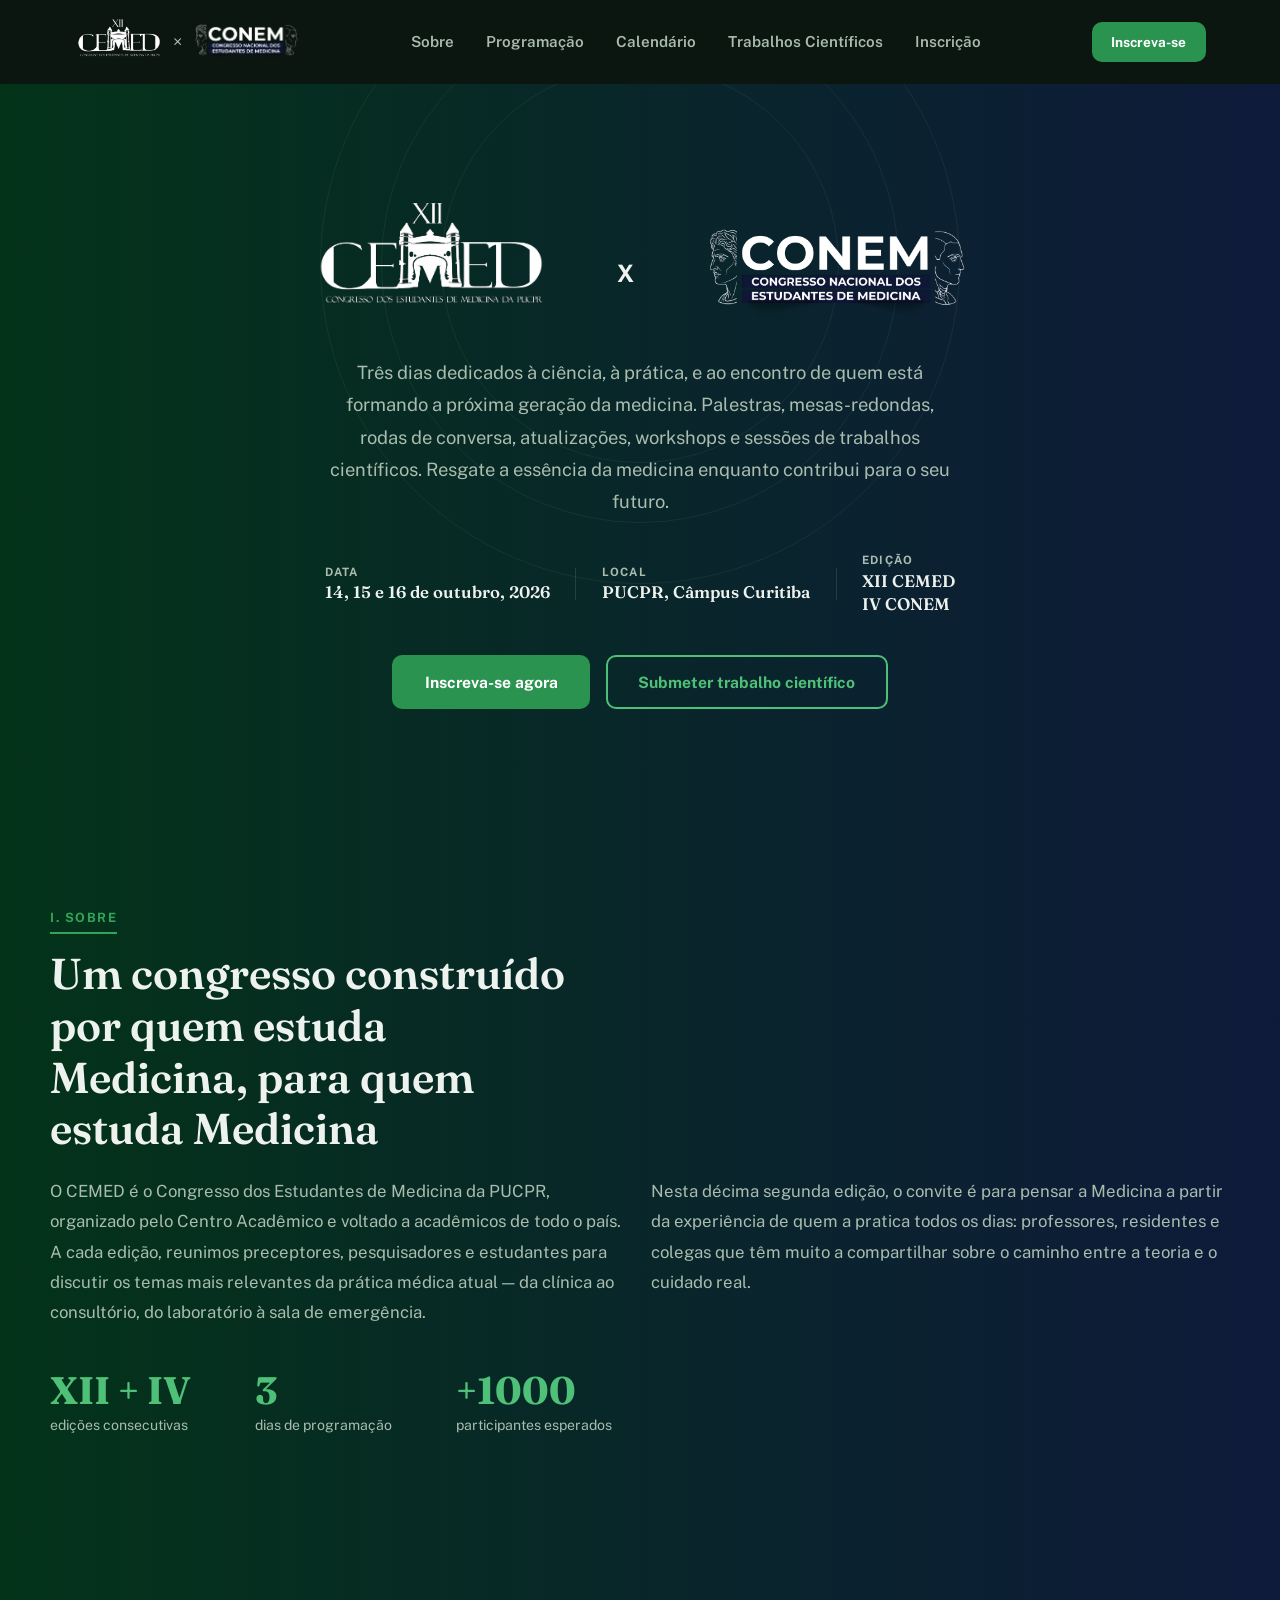
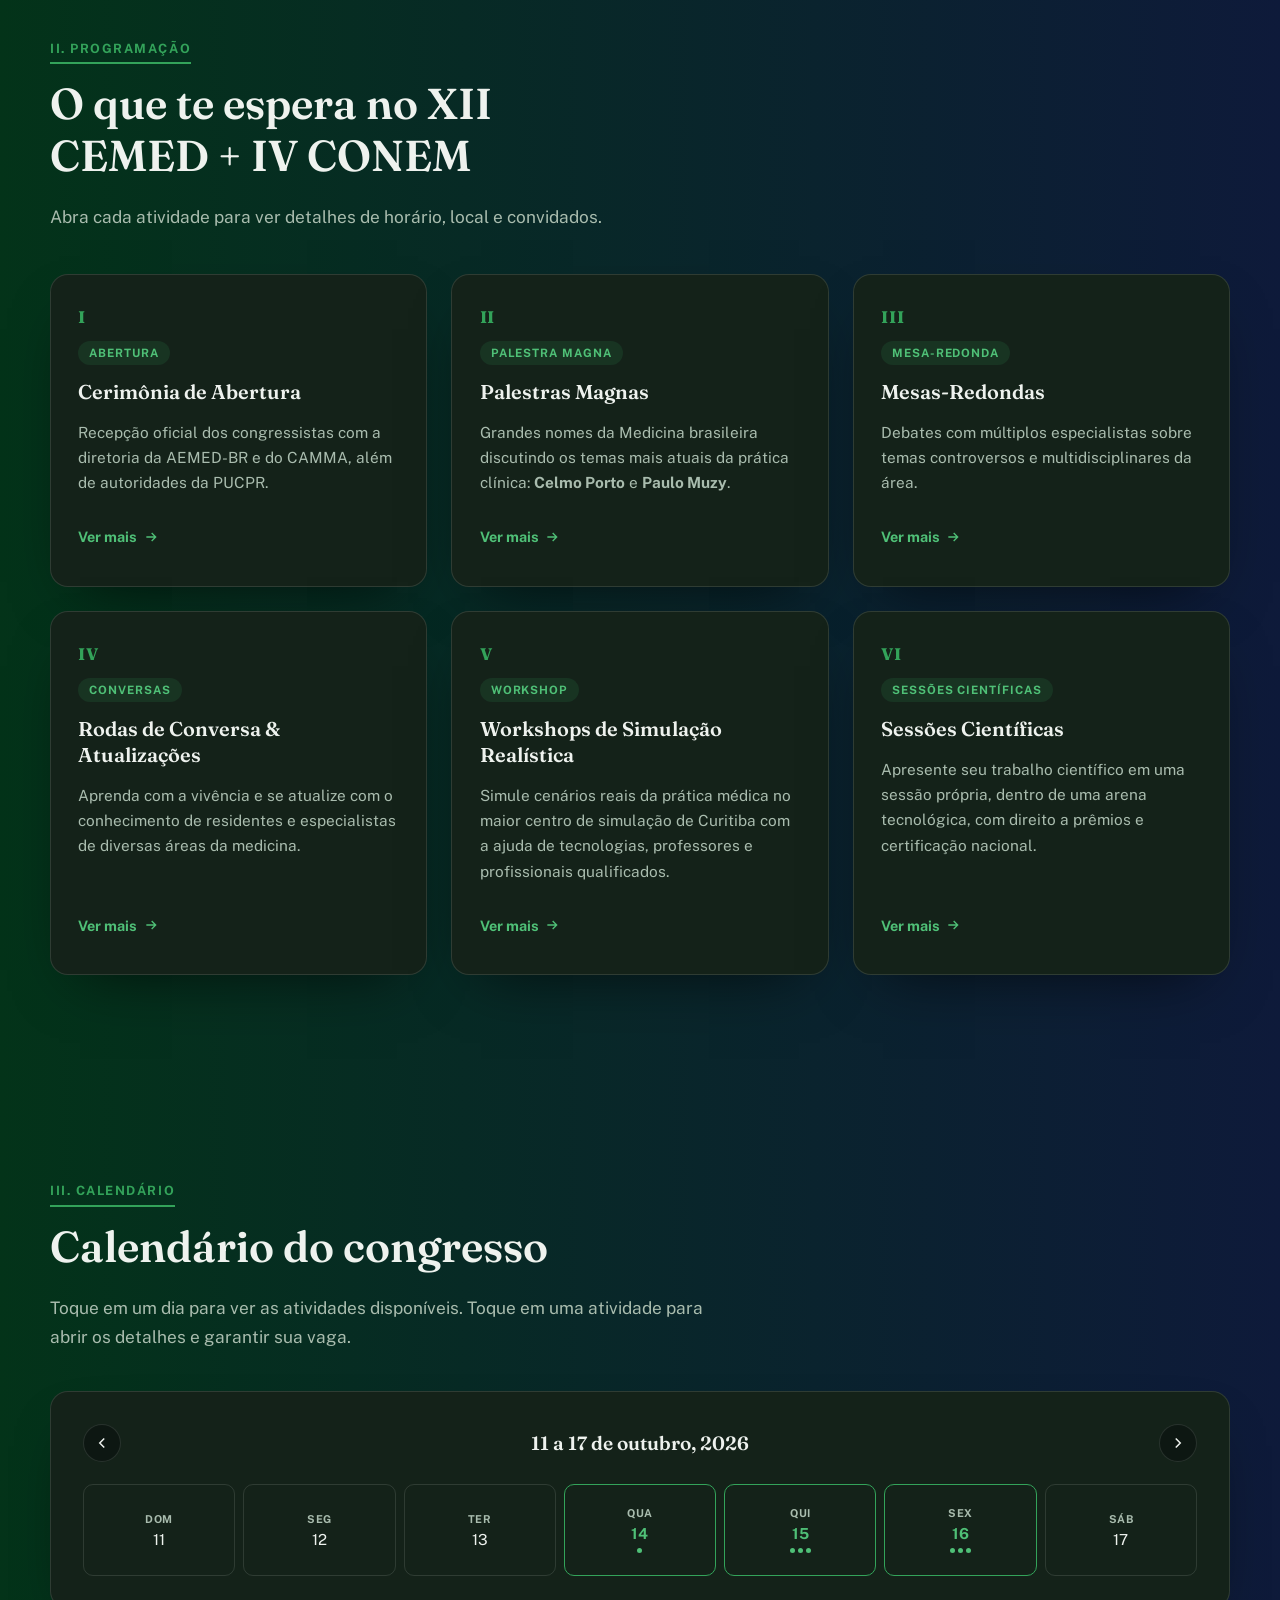
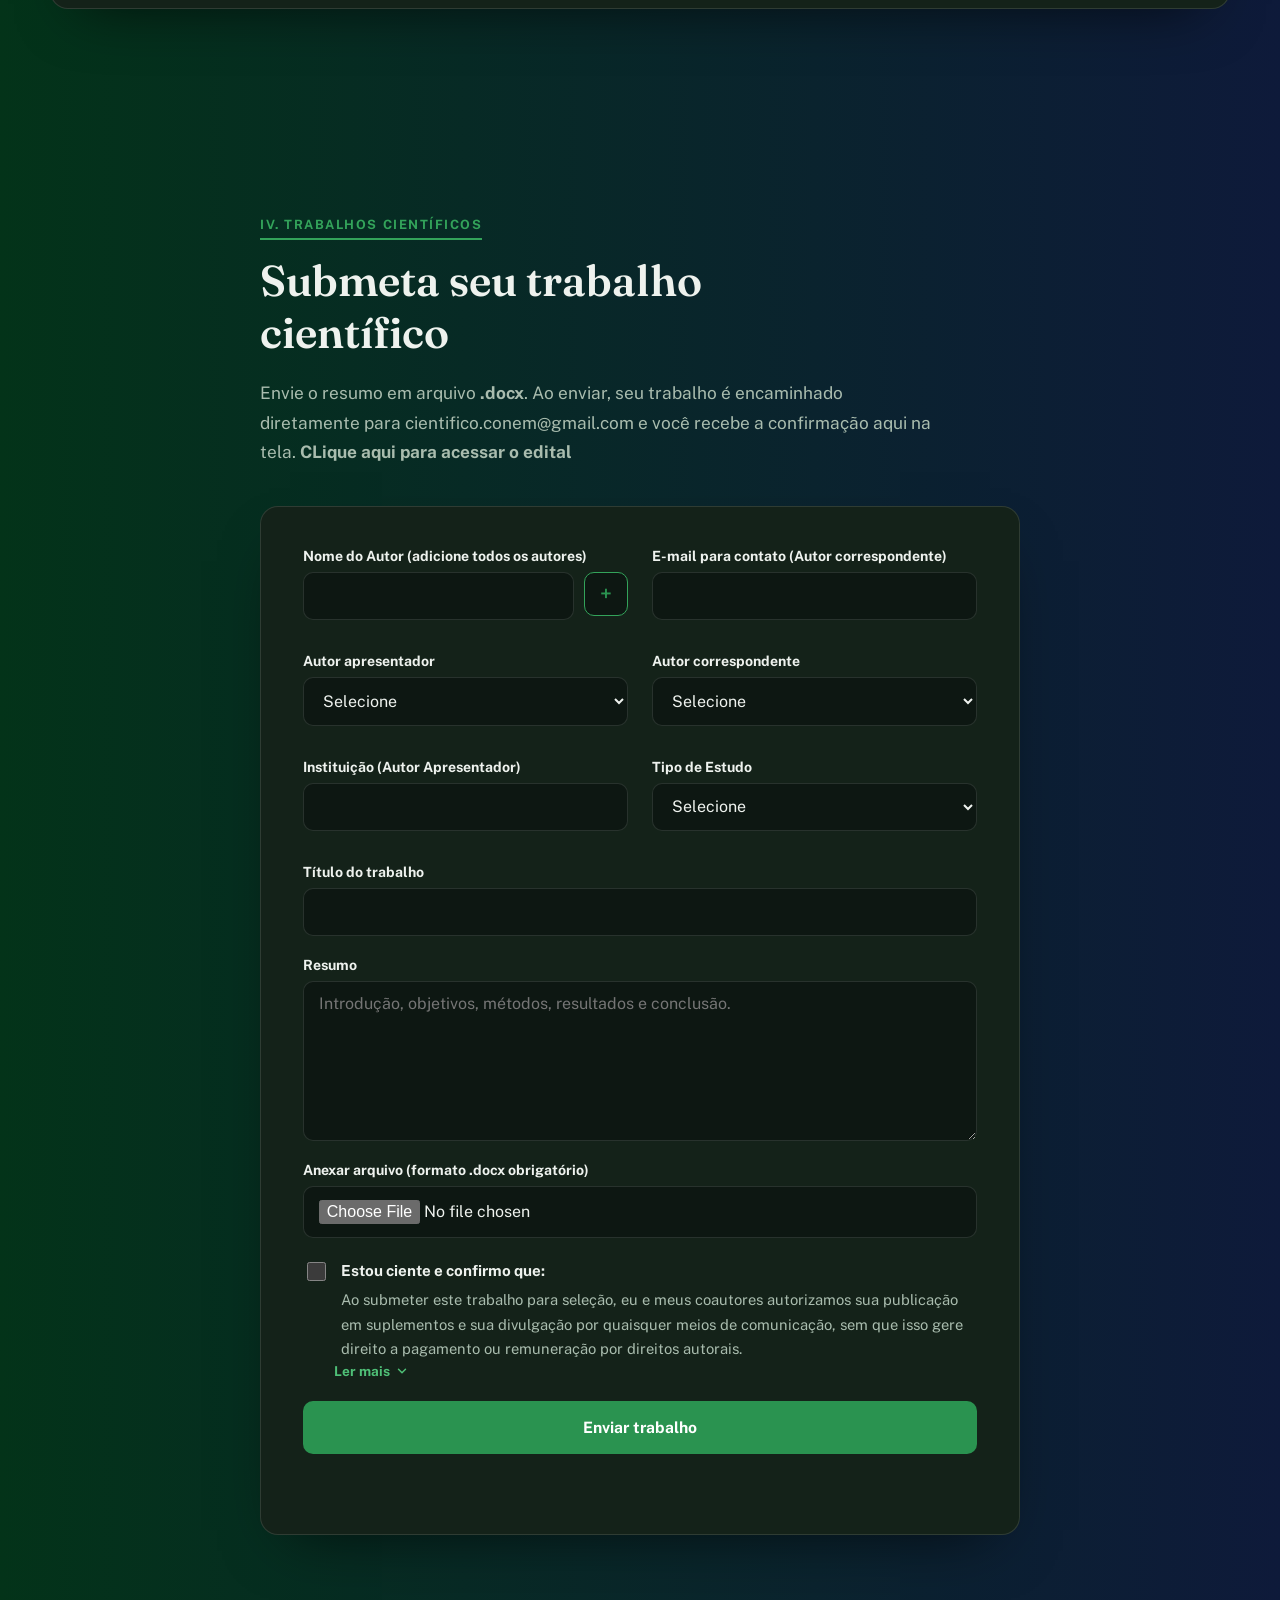
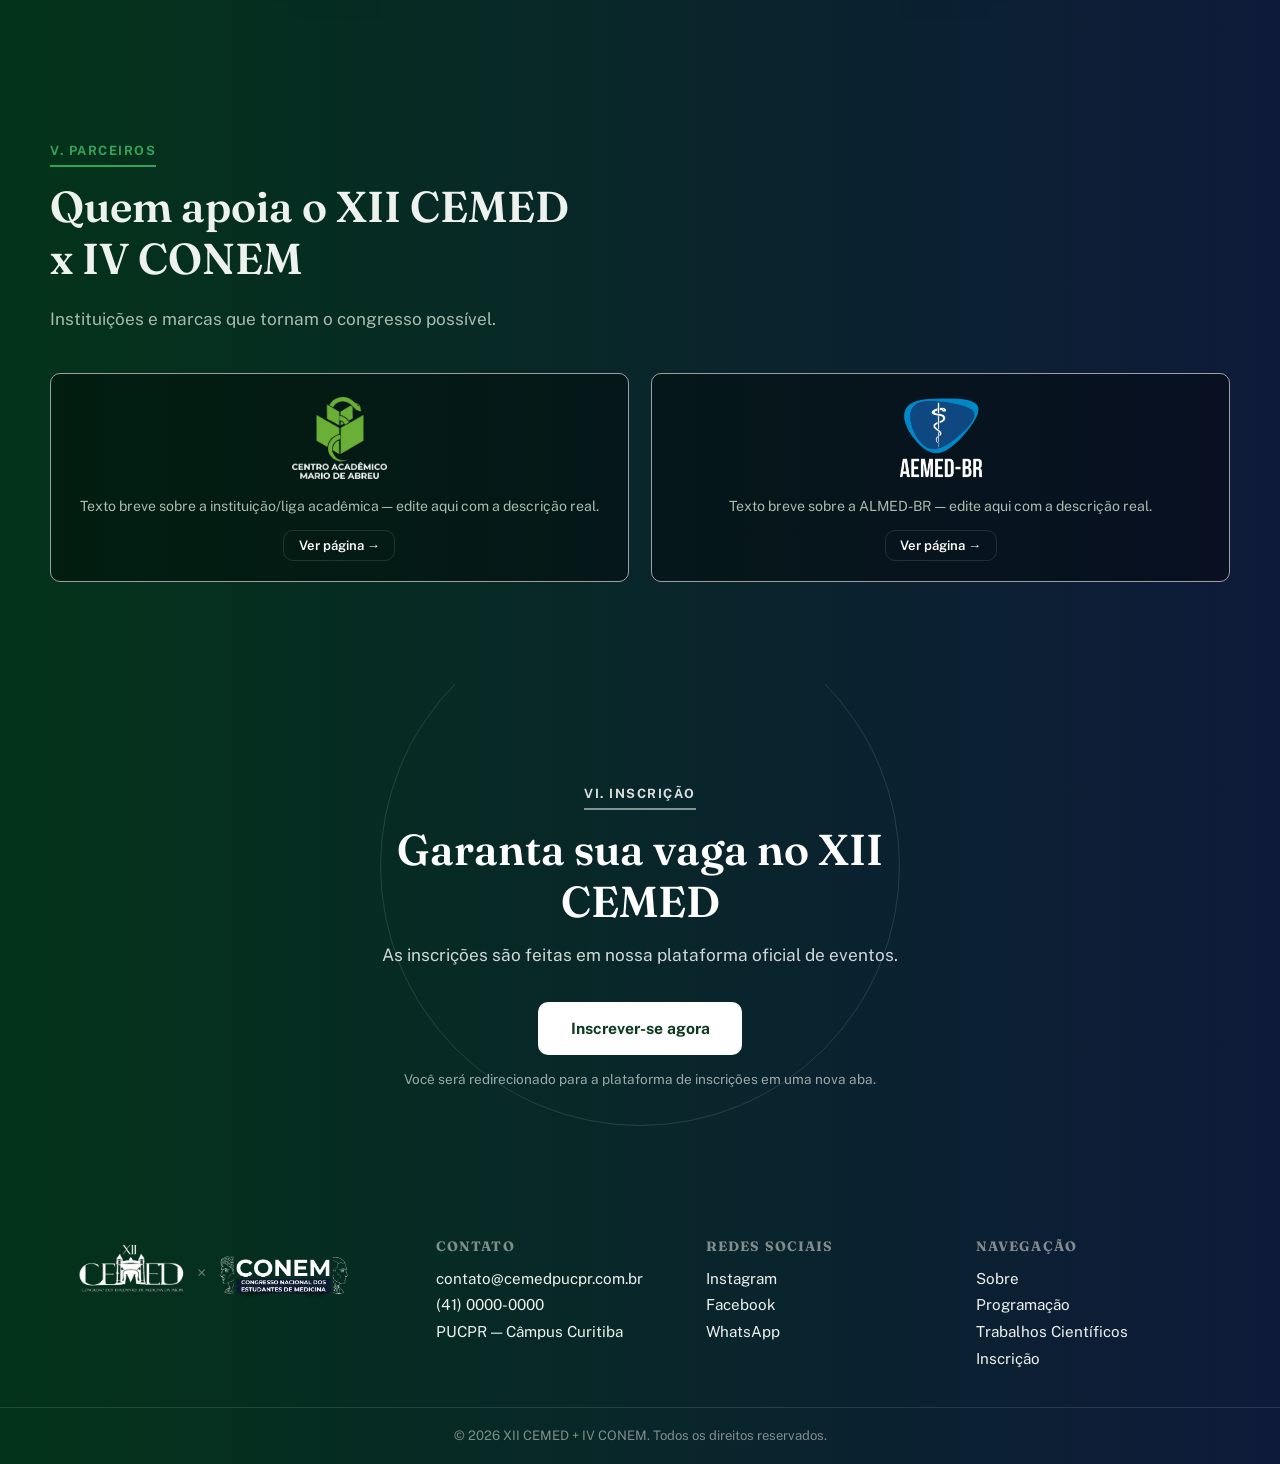
==== cemed/index.html @ b4a9bfc9 "Add files via upload" ====
<!DOCTYPE html>
<html lang="pt-BR" data-theme="light">
<head>
<meta charset="UTF-8">
<meta name="viewport" content="width=device-width, initial-scale=1.0">
<title>XII CEMED — Congresso dos Estudantes de Medicina da PUCPR</title>
<meta name="description" content="XII CEMED — Congresso dos Estudantes de Medicina da PUCPR. Inscrições e submissão de trabalhos científicos.">
<link rel="icon" href="assets/logo-light.png" type="image/png">
<link rel="preconnect" href="https://fonts.googleapis.com">
<link rel="preconnect" href="https://fonts.gstatic.com" crossorigin>
<link href="https://fonts.googleapis.com/css2?family=Fraunces:opsz,wght@9..144,400;9..144,500;9..144,600;9..144,700&family=Public+Sans:wght@400;500;600;700&display=swap" rel="stylesheet">
<link rel="stylesheet" href="css/styles.css">
</head>
<body>

<!-- ============================================= -->
<!-- BOTÃO DE ACESSIBILIDADE / PULAR PARA CONTEÚDO  -->
<!-- ============================================= -->
<a href="#main" class="skip-link">Pular para o conteúdo</a>

<!-- ============================================= -->
<!-- CABEÇALHO / NAVEGAÇÃO                          -->
<!-- ============================================= -->
<header class="site-header" id="siteHeader">
  <div class="header-inner">
    <a href="#top" class="brand">
      <img src="assets/logo-dark.png" alt="Logo XII CEMED" class="brand-logo logo-for-dark">
      <span class="brand-divider" aria-hidden="true">×</span>
      <img src="assets/logo-conem.png" alt="Logo CONEM" class="brand-logo brand-logo-conem">
    </a>

    <nav class="main-nav" id="mainNav">
      <a href="#sobre">Sobre</a>
      <a href="#programacao">Programação</a>
      <a href="#calendario">Calendário</a>
      <a href="#trabalhos">Trabalhos Científicos</a>
      <a href="#inscricao">Inscrição</a>
    </nav>

    <div class="header-actions">
      <a href="#inscricao" class="btn btn-primary btn-small">Inscreva-se</a>
      <button class="nav-toggle" id="navToggle" type="button" aria-label="Abrir menu" aria-expanded="false">
        <span></span><span></span><span></span>
      </button>
    </div>
  </div>
</header>

<main id="main">

  <!-- ============================================= -->
  <!-- HERO                                           -->
  <!-- ============================================= -->
  <section class="hero programacao" id="top">
    <div class="hero-arch" aria-hidden="true"></div>
    <div class="hero-inner">
      <div class="partnership-container">
        <img src="assets/logo-light.png" alt="XII CEMED" class="hero-logo logo-for-light partnership-logo-1">
        <img src="assets/logo-dark.png" alt="XII CEMED" class="hero-logo logo-for-dark partnership-logo-1">
        <span class="partnership-x">X</span>
        <img src="assets/logo-conem.png" alt="Logo CONEM" class="hero-logo logo-for-dark partnership-logo-2">
      </div>

      <p class="hero-lede">
        Três dias dedicados à ciência, à prática, e ao encontro de quem está formando a próxima geração da medicina.
        Palestras, mesas-redondas, rodas de conversa, atualizações, workshops e sessões de trabalhos científicos.
        Resgate a essência da medicina enquanto contribui para o seu futuro.
      </p>

      <div class="hero-meta">
        <div class="hero-meta-item">
          <span class="hero-meta-label">Data</span>
          <span class="hero-meta-value">14, 15 e 16 de outubro, 2026</span>
        </div>
        <div class="hero-meta-divider" aria-hidden="true"></div>
        <div class="hero-meta-item">
          <span class="hero-meta-label">Local</span>
          <span class="hero-meta-value">PUCPR, Câmpus Curitiba</span>
        </div>
        <div class="hero-meta-divider" aria-hidden="true"></div>
        <div class="hero-meta-item">
          <span class="hero-meta-label">Edição</span>
          <span class="hero-meta-value">XII CEMED</span>
          <span class="hero-meta-value">IV CONEM</span>
        </div>
      </div>

      <div class="hero-cta">
        <a href="#inscricao" class="btn btn-primary">Inscreva-se agora</a>
        <a href="#trabalhos" class="btn btn-outline">Submeter trabalho científico</a>
      </div>
    </div>
  </section>

  <!-- ============================================= -->
  <!-- SOBRE                                          -->
  <!-- ============================================= -->
  <section class="section programacao" id="sobre">
    <div class="section-inner">
      <span class="section-eyebrow">I. Sobre</span>
      <h2 class="section-title">Um congresso construído por quem estuda Medicina, para quem estuda Medicina</h2>
      <div class="about-grid">
        <p class="about-text">
          O CEMED é o Congresso dos Estudantes de Medicina da PUCPR, organizado pelo Centro Acadêmico e
          voltado a acadêmicos de todo o país. A cada edição, reunimos preceptores, pesquisadores e estudantes
          para discutir os temas mais relevantes da prática médica atual — da clínica ao consultório, do
          laboratório à sala de emergência.
        </p>
        <p class="about-text">
          <!-- SUBSTITUA AQUI: texto institucional sobre a edição XII, objetivos e público-alvo -->
          Nesta décima segunda edição, o convite é para pensar a Medicina a partir da experiência de quem a
          pratica todos os dias: professores, residentes e colegas que têm muito a compartilhar sobre o
          caminho entre a teoria e o cuidado real.
        </p>
        <div class="about-stats">
          <div class="stat">
            <span class="stat-number">XII + IV</span>
            <span class="stat-label">edições consecutivas</span>
          </div>
          <div class="stat">
            <span class="stat-number">3</span>
            <span class="stat-label">dias de programação</span>
          </div>
          <div class="stat">
            <span class="stat-number">+1000</span>
            <span class="stat-label">participantes esperados</span>
          </div>
        </div>
      </div>
    </div>
  </section>

  <!-- ============================================= -->
  <!-- PROGRAMAÇÃO / CARDS COM POPUP                  -->
  <!-- ============================================= -->
  <section class="section section-alt programacao" id="programacao">
    <div class="section-inner">
      <span class="section-eyebrow">II. Programação</span>
      <h2 class="section-title">O que te espera no XII CEMED  +  IV CONEM</h2>
      <p class="section-lede">Abra cada atividade para ver detalhes de horário, local e convidados. <!-- SUBSTITUA AQUI: pode editar/adicionar quantos cards quiser em js/script.js --></p>

      <div class="card-grid" id="cardGrid"><!-- gerado via js/script.js a partir de PROGRAM_DATA --></div>
    </div>
  </section>

  <!-- ============================================= -->
  <!-- CALENDÁRIO                                     -->
  <!-- ============================================= -->
  <section class="section section-alt programacao" id="calendario">
    <div class="section-inner">
      <span class="section-eyebrow">III. Calendário</span>
      <h2 class="section-title">Calendário do congresso</h2>
      <p class="section-lede">
        Toque em um dia para ver as atividades disponíveis. Toque em uma atividade para
        abrir os detalhes e garantir sua vaga.
        <!-- SUBSTITUA AQUI: os eventos de cada dia estão em js/script.js -> CALENDAR_EVENTS -->
      </p>

      <div class="calendar">
        <div class="calendar-toolbar">
          <button class="calendar-nav" id="calPrev" type="button" aria-label="Semana anterior">
            <svg viewBox="0 0 24 24" fill="none" stroke="currentColor" stroke-width="2"><path d="M15 6l-6 6 6 6"/></svg>
          </button>
          <h3 class="calendar-month" id="calMonthLabel">15 a 16 de outubro, 2026</h3>
          <button class="calendar-nav" id="calNext" type="button" aria-label="Próxima semana">
            <svg viewBox="0 0 24 24" fill="none" stroke="currentColor" stroke-width="2"><path d="M9 6l6 6-6 6"/></svg>
          </button>
        </div>
        <div class="calendar-grid" id="calendarGrid"><!-- gerado via js/script.js a partir de CALENDAR_EVENTS --></div>
      </div>

      <div class="day-panel" id="dayPanel" hidden>
        <h3 class="day-panel-title" id="dayPanelTitle"></h3>
        <ul class="day-events" id="dayEventsList"></ul>
      </div>
    </div>
  </section>

  <!-- ============================================= -->
  <!-- TRABALHOS CIENTÍFICOS                          -->
  <!-- ============================================= -->
  <section class="section programacao" id="trabalhos">
    <div class="section-inner section-inner-narrow">
      <span class="section-eyebrow">IV. Trabalhos Científicos</span>
      <h2 class="section-title">Submeta seu trabalho científico</h2>
      <p class="section-lede">
        Envie o resumo em arquivo <strong>.docx</strong>. Ao enviar, seu trabalho é encaminhado diretamente para
        cientifico.conem@gmail.com e você recebe a confirmação aqui na tela.
        <strong>CLique aqui para acessar o edital</strong>
      </p>

      <form class="submission-form" id="submissionForm" novalidate>
        <!--
          SUBSTITUA AQUI, SE QUISER:
          - o e-mail de destino está centralizado em js/script.js -> CONFIG.SUBMISSION_ENDPOINT
          - o formulário usa o serviço gratuito FormSubmit (https://formsubmit.co), sem necessidade de backend
          - no primeiro envio, o FormSubmit manda um e-mail de confirmação única para
            cientifico.conem@gmail.com; é preciso clicar em "ativar" nesse e-mail para começar a receber os envios
        -->
        <div class="form-row">
          <div class="form-field field-nome">
            <label for="fName">Nome do Autor (adicione todos os autores)</label>
            <div class="author-input-row">
              <input type="text" id="fName" name="nome" required autocomplete="name">
              <button type="button" class="btn-add-author" id="addAuthorBtn" aria-label="Adicionar autor">+</button>
            </div>
          </div>
          <div class="form-field field-email">
            <label for="fEmail">E-mail para contato (Autor correspondente)</label>
            <input type="email" id="fEmail" name="email" required autocomplete="email">
          </div>
          <div id="extraAuthors" class="extra-authors"></div>
        </div>
        <div class="form-row">
            <div class="form-field">
              <label for="fApresentador">Autor apresentador</label>
              <select id="fApresentador" name="autor_apresentador" required>
                <option value="" disabled selected>Selecione</option>
              </select>
            </div>
            <div class="form-field">
              <label for="fCorrespondente">Autor correspondente</label>
              <select id="fCorrespondente" name="autor_correspondente" required>
                <option value="" disabled selected>Selecione</option>
              </select>
            </div>
        </div>
        <div class="form-row">
          <div class="form-field">
            <label for="fInstituicao">Instituição (Autor Apresentador)</label>
            <input type="text" id="fInstituicao" name="instituicao" required>
          </div>
          <div class="form-field">
            <label for="fTipoEstudo">Tipo de Estudo</label>
            <select id="fTipoEstudo" name="tipoEstudo" required>
              <option value="" disabled selected>Selecione</option>
              <option value="transversal">Estudos transversais</option>
              <option value="coorte">Estudos de coorte</option>
              <option value="caso-controle">Estudos caso-controle</option>
              <option value="serie-casos">Séries de casos</option>
              <option value="relato-caso">Relatos de caso</option>
              <option value="experimental">Estudos experimentais</option>
              <option value="revisao">Revisões (sistemáticas, narrativas, de escopo)</option>
              <option value="meta-analise">Meta-Análises</option>
              <option value="historico">Estudos Históricos</option>
            </select>
          </div>
        </div>

        <div class="form-field">
          <label for="fTitulo">Título do trabalho</label>
          <input type="text" id="fTitulo" name="titulo" required>
        </div>

        <div class="form-field">
          <label for="fResumo">Resumo</label>
          <textarea id="fResumo" name="resumo" rows="7" required placeholder="Introdução, objetivos, métodos, resultados e conclusão."></textarea>
        </div>

        <div class="form-field">
          <label for="fArquivo">Anexar arquivo (formato .docx obrigatório)</label>
          <input type="file" id="fArquivo" name="anexo" accept=".docx" required>
        </div>
        <div class="terms-field" id="terms-field">
          <label class="terms-checkbox-label">
            <input type="checkbox" id="aceite-termos" name="aceite-termos">
            <span class="terms-text">
      <strong>Estou ciente e confirmo que:</strong>
      Ao submeter este trabalho para seleção, eu e meus coautores autorizamos sua publicação em suplementos e sua divulgação por
              quaisquer meios de comunicação, sem que isso gere direito a pagamento ou remuneração por direitos autorais. <br>
              <span class="terms-text-extra" id="terms-text-extra"><br>

        Caso este trabalho envolva coleta de dados de prontuários de pacientes ou utilização de animais, ele foi previamente aprovado pelo respectivo Comitê de Ética em Pesquisa (CEP) ou Comitê de Ética no Uso de Animais (CEUA). Os comprovantes de aprovação poderão ser solicitados posteriormente à apresentação do trabalho.
      </span>
    </span>
          </label>

          <button type="button" id="terms-toggle-btn" class="terms-toggle-btn">
            Ler mais
            <svg width="14" height="14" viewBox="0 0 24 24" fill="none" stroke="currentColor" stroke-width="2.5" stroke-linecap="round" stroke-linejoin="round">
              <polyline points="6 9 12 15 18 9"></polyline>
            </svg>
          </button>
        </div>




        <button type="submit" class="btn btn-primary btn-wide" id="submitBtn">
          <span class="btn-label">Enviar trabalho</span>
        </button>

        <p class="form-status" id="formStatus" role="status" aria-live="polite"></p>
      </form>
    </div>
  </section>

  <!-- ============================================= -->
  <!-- PARCEIROS                                      -->
  <!-- ============================================= -->
  <section class="section section-alt programacao" id="parceiros">
    <div class="section-inner">
      <span class="section-eyebrow">V. Parceiros</span>
      <h2 class="section-title">Quem apoia o XII CEMED x IV CONEM</h2>
      <p class="section-lede">
        <!-- SUBSTITUA AQUI: troque os arquivos em assets/partners/ e edite a lista PARTNERS em js/script.js -->
        Instituições e marcas que tornam o congresso possível.
      </p>
      <div class="partners-grid" id="partnersGrid"><!-- gerado via js/script.js a partir de PARTNERS --></div>
    </div>
  </section>

  <!-- ============================================= -->
  <!-- INSCRIÇÃO                                      -->
  <!-- ============================================= -->
  <section class="section section-cta programacao" id="inscricao">
    <div class="section-inner">
      <div class="cta-arch" aria-hidden="true"></div>
      <span class="section-eyebrow section-eyebrow-invert">VI. Inscrição</span>
      <h2 class="section-title section-title-invert">Garanta sua vaga no XII CEMED</h2>
      <p class="section-lede section-lede-invert">
        As inscrições são feitas em nossa plataforma oficial de eventos.
        <!-- SUBSTITUA AQUI: o link de inscrição está centralizado em js/script.js -> CONFIG.REGISTRATION_URL -->
      </p>
      <a href="#" class="btn btn-invert" id="registrationBtn" target="_blank" rel="noopener">
        Inscrever-se agora
      </a>
      <p class="cta-note">Você será redirecionado para a plataforma de inscrições em uma nova aba.</p>
    </div>
  </section>

</main>

<!-- ============================================= -->
<!-- RODAPÉ                                         -->
<!-- ============================================= -->

<footer class="site-footer programacao" id="contato">
  <div class="footer-inner">
    <div class="footer-brand">
      <div class="footer-logos">
        <img src="assets/logo-dark.png" alt="XII CEMED" class="footer-logo footer-logo-cemed">
        <span class="brand-divider" aria-hidden="true">×</span>
        <img src="assets/logo-conem.png" alt="Logo CONEM" class="footer-logo footer-logo-conem">
      </div>
    </div>

    <div class="footer-col">
      <h3>Contato</h3>
      <ul>
        <li><!-- SUBSTITUA AQUI: e-mail de contato geral -->contato@cemedpucpr.com.br</li>
        <li><!-- SUBSTITUA AQUI: telefone/whatsapp -->(41) 0000-0000</li>
        <li>PUCPR — Câmpus Curitiba</li>
      </ul>
    </div>

    <div class="footer-col">
      <h3>Redes sociais</h3>
      <ul>
        <!-- SUBSTITUA AQUI: links das redes sociais -->
        <li><a href="#" target="_blank" rel="noopener">Instagram</a></li>
        <li><a href="#" target="_blank" rel="noopener">Facebook</a></li>
        <li><a href="#" target="_blank" rel="noopener">WhatsApp</a></li>
      </ul>
    </div>

    <div class="footer-col">
      <h3>Navegação</h3>
      <ul>
        <li><a href="#sobre">Sobre</a></li>
        <li><a href="#programacao">Programação</a></li>
        <li><a href="#trabalhos">Trabalhos Científicos</a></li>
        <li><a href="#inscricao">Inscrição</a></li>
      </ul>
    </div>
  </div>
  <div class="footer-bottom">
    <p>© 2026 XII CEMED + IV CONEM. Todos os direitos reservados.</p>
  </div>
</footer>

<!-- ============================================= -->
<!-- MODAL DE PROGRAMAÇÃO (POPUP DOS CARDS)         -->
<!-- ============================================= -->
<div class="modal-overlay" id="modalOverlay">
  <div class="modal-card" role="dialog" aria-modal="true" aria-labelledby="modalTitle">
    <button class="modal-close" id="modalClose" type="button" aria-label="Fechar">
      <svg viewBox="0 0 24 24" fill="none" stroke="currentColor" stroke-width="2"><path d="M6 6l12 12M18 6 6 18"/></svg>
    </button>
    <span class="modal-tag" id="modalTag"></span>
    <h3 class="modal-title" id="modalTitle"></h3>
    <p class="modal-meta" id="modalMeta"></p>
    <p class="modal-body" id="modalBody"></p>
    <a href="#" class="btn btn-primary modal-cta" id="modalCtaBtn" target="_blank" rel="noopener">Garantir minha vaga</a>
  </div>
</div>

<!-- Toast de confirmação de envio -->
<div class="toast" id="toast" role="status" aria-live="polite"></div>

<script src="js/script.js"></script>
</body>
</html>
---- cemed/css/styles.css ----
/* =====================================================================
   XII CEMED — Congresso dos Estudantes de Medicina da PUCPR
   Design tokens
   Paleta derivada da logo: verde floresta profundo (silhueta do portão)
   + verde médio (letras) + pergaminho (fundo claro) + tinta (texto)
   ===================================================================== */

:root{
  /* cor */
  --forest-deep:   #0c3a20;
  --forest:        #1f7a3d;
  --forest-bright: #33a35a;
  --forest-mist:   #e8f2ea;
  --parchment:     #f7f4ec;
  --parchment-2:   #efe9da;
  --ink:           #16251a;
  --ink-soft:      #46564a;
  --gold:          #b8934a;

  /* azul-marinho — herdado da identidade do CONEM, parceiro do congresso */
  --navy-deep:     #0e1a3a;
  --navy:          #1c3466;
  --navy-bright:   #35529e;

  --bg:            var(--parchment);
  --bg-alt:        var(--parchment-2);
  --surface:       #ffffff;
  --text:          var(--ink);
  --text-soft:     var(--ink-soft);
  --border:        rgba(22, 37, 26, 0.12);
  --shadow:        0 20px 45px -25px rgba(12, 58, 32, 0.45);

  --brand:         var(--forest);
  --brand-strong:  var(--forest-deep);
  --brand-bright:  var(--forest-bright);

  /* tipografia */
  --font-display: "Fraunces", Georgia, serif;
  --font-body: "Public Sans", -apple-system, BlinkMacSystemFont, "Segoe UI", sans-serif;

  /* layout */
  --max-width: 1180px;
  --radius-sm: 10px;
  --radius-md: 18px;
  --radius-arch: 999px 999px 14px 14px;
  --header-h: 84px;

  color-scheme: light;
}

html[data-theme="dark"]{
  --bg:            #0d1712;
  --bg-alt:        #101d16;
  --surface:       #142219;
  --text:          #eef2ee;
  --text-soft:     #a9bcae;
  --border:        rgba(238, 242, 238, 0.12);
  --shadow:        0 25px 60px -30px rgba(0, 0, 0, 0.7);

  --brand:         var(--forest-bright);
  --brand-strong:  #2a9350;
  --brand-bright:  #4fc077;

  color-scheme: dark;
}

/* =====================================================================
   Reset / base
   ===================================================================== */
*, *::before, *::after{ box-sizing: border-box; }
html{ scroll-behavior: smooth; -webkit-text-size-adjust: 100%; max-width: 100%; overflow-x: hidden; }
body{
  margin: 0;
  padding-top: var(--header-h);
  font-family: var(--font-body);
  background: var(--bg);
  color: var(--text);
  transition: background-color .35s ease, color .35s ease;
  -webkit-font-smoothing: antialiased;
  overflow-x: hidden;
  max-width: 100%;
  width: 100%;
  overflow-wrap: break-word;
  word-break: break-word;
}
img{ max-width: 100%; display: block; }
h1, h2, h3, h4{ font-family: var(--font-display); margin: 0; }
p{ margin: 0; }
ul{ list-style: none; margin: 0; padding: 0; }
a{ color: inherit; text-decoration: none; }
button{ font: inherit; cursor: pointer; }
input, select, textarea{ font: inherit; }

.skip-link{
  position: absolute; left: -999px; top: 0;
  background: var(--brand-strong); color: #fff;
  padding: .75rem 1.25rem; border-radius: 0 0 var(--radius-sm) 0;
  z-index: 999;
}
.skip-link:focus{ left: 0; }

:focus-visible{
  outline: 3px solid var(--brand-bright);
  outline-offset: 3px;
}

/* =====================================================================
   Utilities
   ===================================================================== */
.section{ padding: clamp(2.75rem, 8vw, 7rem) clamp(1.1rem, 4vw, 1.5rem); }
.section-alt{ background: var(--bg-alt); }
.section-inner{ max-width: var(--max-width); margin: 0 auto; }
.section-inner-narrow{ max-width: 760px; }

.section-eyebrow{
  display: inline-block;
  font-family: var(--font-body);
  font-weight: 700;
  letter-spacing: .12em;
  text-transform: uppercase;
  font-size: .8rem;
  color: var(--brand);
  margin-bottom: .9rem;
  padding-bottom: .4rem;
  border-bottom: 2px solid var(--brand);
}
.section-eyebrow-invert{ color: rgba(255,255,255,.85); border-color: rgba(255,255,255,.5); }

.section-title{
  font-size: clamp(1.65rem, 3.6vw, 2.7rem);
  font-weight: 600;
  line-height: 1.2;
  max-width: 18ch;
  margin-bottom: 1.3rem;
}
.section-title-invert{ color: #fff; }

.section-lede{
  font-size: clamp(1rem, 2.4vw, 1.08rem);
  color: var(--text-soft);
  max-width: 62ch;
  line-height: 1.7;
}
.section-lede-invert{ color: rgba(255,255,255,.82); }

/* Logo swap por tema */
.logo-for-dark{ display: none; }
html[data-theme="dark"] .logo-for-light{ display: none; }
html[data-theme="dark"] .logo-for-dark{ display: block; }

/* =====================================================================
   Botões
   ===================================================================== */
.btn{
  display: inline-flex;
  align-items: center;
  justify-content: center;
  gap: .5rem;
  padding: .95rem 1.9rem;
  border-radius: var(--radius-sm);
  font-weight: 700;
  font-size: .98rem;
  border: 2px solid transparent;
  transition: transform .2s ease, box-shadow .2s ease, background-color .2s ease, color .2s ease, border-color .2s ease;
  white-space: nowrap;
  min-height: 48px;
}
.btn:hover{ transform: translateY(-2px); }
.btn-primary{
  background: var(--brand-strong);
  color: #fff;
  box-shadow: var(--shadow);
}
.btn-primary:hover{ background: var(--bg); }
.btn-outline{
  background: transparent;
  color: var(--brand-strong);
  border-color: var(--brand-strong);
}
html[data-theme="dark"] .btn-outline{ color: var(--brand-bright); border-color: var(--brand-bright); }
.btn-outline:hover{ background: var(--brand-strong); color: #fff; }
.btn-invert{
  background: #fff;
  color: var(--forest-deep);
}
.btn-invert:hover{ background: var(--gold); color: #fff; }
.btn-small{ padding: .55rem 1.1rem; font-size: .85rem; min-height: 40px; }
.btn-wide{ width: 100%; }

/* =====================================================================
   Cabeçalho
   ===================================================================== */
.site-header{
  position: fixed;
  top: 0;
  left: 0;
  right: 0;
  z-index: 500;
  height: var(--header-h);
  display: flex; align-items: center;
  background: color-mix(in srgb, var(--bg) 88%, transparent);
  backdrop-filter: blur(10px);
  border-bottom: 1px solid transparent;
  transition: border-color .3s ease, box-shadow .3s ease, background-color .3s ease;
}
.site-header.is-scrolled{
  border-bottom-color: var(--border);
  box-shadow: 0 12px 30px -22px rgba(0,0,0,.35);
}
.header-inner{
  max-width: var(--max-width);
  margin: 0 auto;
  width: 100%;
  padding: 0 clamp(1rem, 4vw, 1.5rem);
  display: flex; align-items: center; justify-content: space-between;
  gap: 1rem;
}
.brand{ display: flex; align-items: center; gap: .7rem; min-width: 0; }
.brand-logo{ height: 55px; width: auto; flex-shrink: 0; }
.brand-logo-conem{ height: 40px; width: auto; flex-shrink: 0; }
.brand-divider{
  font-size: 1.1rem; color: var(--text-soft); font-weight: 300; line-height: 1;
}

.main-nav{ display: flex; gap: 2rem; }
.main-nav a{
  font-weight: 600; font-size: .95rem; color: var(--text-soft);
  position: relative; padding: .3rem 0;
}
.main-nav a:hover{ color: var(--brand-strong); }
html[data-theme="dark"] .main-nav a:hover{ color: var(--brand-bright); }
.main-nav a::after{
  content:""; position:absolute; left:0; right:100%; bottom:-2px; height:2px;
  background: var(--brand); transition: right .25s ease;
}
.main-nav a:hover::after{ right: 0; }

.header-actions{ display: flex; align-items: center; gap: .6rem; flex-shrink: 0; }

.theme-toggle{
  width: 42px; height: 42px; border-radius: 50%;
  border: 1px solid var(--border);
  background: var(--surface);
  display: flex; align-items: center; justify-content: center;
  color: var(--brand-strong);
  flex-shrink: 0;
}
.theme-toggle svg{ width: 20px; height: 20px; }
.theme-toggle .icon-moon{ display: none; }
html[data-theme="dark"] .theme-toggle .icon-sun{ display: none; }
html[data-theme="dark"] .theme-toggle .icon-moon{ display: block; }
html[data-theme="dark"] .theme-toggle{ color: var(--brand-bright); }

.nav-toggle{
  display: none; flex-direction: column; justify-content: center; gap: 5px;
  width: 42px; height: 42px; border-radius: 50%; border: 1px solid var(--border);
  background: var(--surface);
  flex-shrink: 0;
}
.nav-toggle span{ width: 18px; height: 2px; background: var(--text); margin: 0 auto; transition: transform .25s ease, opacity .25s ease; }
.nav-toggle.is-open span:nth-child(1){ transform: translateY(7px) rotate(45deg); }
.nav-toggle.is-open span:nth-child(2){ opacity: 0; }
.nav-toggle.is-open span:nth-child(3){ transform: translateY(-7px) rotate(-45deg); }

/* =====================================================================
   Hero — motivo do portão/arco da logo
   ===================================================================== */
.hero{
  position: relative;
  padding: clamp(2.75rem, 9vw, 6.5rem) 1.5rem clamp(3rem, 8vw, 6rem);
  text-align: center;
  overflow: hidden;
  background: linear-gradient(90deg, rgb(3 51 25) 0%, /* rgb(12 83 51 / 0) 19%,*/ rgba(14, 26, 58, 1) 100%);}
html[data-theme="dark"] .hero{
  /*background:*/
  /*  radial-gradient(50% 55% at 50% 0%, rgba(51,163,90,.14), transparent 70%),*/
  /*  radial-gradient(50% 40% at 88% 8%, rgba(53, 82, 158, .16), transparent 70%);*/
}
.hero-arch{
  position: absolute; left: 50%; top: -140px; transform: translateX(-50%);
  width: 640px; height: 640px;
  border-radius: 50%;
  border: 1px solid var(--border);
  opacity: .5;
}
.hero-arch::before, .hero-arch::after{
  content:""; position: absolute; inset: 60px; border-radius: 50%; border: 1px solid var(--border);
}
.hero-arch::after{ inset: 120px; }
.hero-inner{ position: relative; max-width: 760px; margin: 0 auto; }
.eyebrow{
  display: inline-block; font-weight: 700; letter-spacing: .14em; text-transform: uppercase;
  font-size: .82rem; color: var(--brand-strong); margin-bottom: 1.6rem;
}
html[data-theme="dark"] .eyebrow{ color: var(--brand-bright); }
.hero-logo{ height: clamp(110px, 28vw, 190px); width: auto; margin: 0 auto 1.2rem; }
.hero-realization{
  display: flex; align-items: center; justify-content: center; gap: .7rem;
  margin: 0 auto 2rem;
  flex-wrap: wrap;
}
.hero-realization-label{
  font-size: .8rem; font-weight: 700; text-transform: uppercase; letter-spacing: .08em;
  color: var(--text-soft);
}
.hero-realization-logo{ height: 34px; width: auto; }
.hero-lede{ font-size: clamp(1rem, 3vw, 1.15rem); color: var(--text-soft); line-height: 1.75; margin: 0 auto 2.2rem; max-width: 58ch; }

.hero-meta{
  display: flex; align-items: center; justify-content: center; gap: 1.6rem;
  flex-wrap: wrap;
  margin-bottom: 2.6rem;
  row-gap: 1.2rem;
}
.hero-meta-item{ display: flex; flex-direction: column; gap: .2rem; text-align: left; min-width: 0; }
.hero-meta-label{ font-size: .72rem; text-transform: uppercase; letter-spacing: .1em; color: var(--text-soft); font-weight: 700; }
.hero-meta-value{ font-family: var(--font-display); font-weight: 600; font-size: 1.05rem; }
.hero-meta-divider{ width: 1px; height: 32px; background: var(--border); flex-shrink: 0; }

.hero-cta{ display: flex; gap: 1rem; justify-content: center; flex-wrap: wrap; width: 100%; }

.partnership-container {
  display: flex;
  align-items: center;
  justify-content: center;
  gap: 20px;
  flex-direction: row;
  flex-wrap: wrap;
}

.partnership-logo-1 {
  height: clamp(90px, 22vw, 150px);
  width: auto;
  object-fit: contain;
}

.partnership-x {
  font-size: 24px;
  font-weight: bold;
}
.partnership-logo-2 {
  height: clamp(64px, 15vw, 100px);
  width: auto;
  object-fit: contain;
  margin-top: 20px;
}

@media (max-width: 600px) {
  .partnership-container {
    flex-direction: column; /* Coloca um em cima do outro */
    gap: 10px; /* Reduz o espaço entre eles */
  }
}
/* =====================================================================
   Sobre
   ===================================================================== */
.about-grid{ display: grid; gap: 1.4rem; grid-template-columns: repeat(2, minmax(0, 1fr)); align-items: start; }
.about-text{ font-size: 1.05rem; color: var(--text-soft); line-height: 1.8; }
.about-stats{ grid-column: 1 / -1; display: flex; gap: clamp(1.5rem, 5vw, 4rem); margin-top: 1rem; flex-wrap: wrap; }
.stat{ display: flex; flex-direction: column; gap: .2rem; }
.stat-number{ font-family: var(--font-display); font-size: clamp(1.9rem, 6vw, 2.4rem); font-weight: 700; color: var(--brand-strong); }
html[data-theme="dark"] .stat-number{ color: var(--brand-bright); }
.stat-label{ font-size: .88rem; color: var(--text-soft); }

/* =====================================================================
   Cards de programação
   ===================================================================== */
.programacao{
  background: linear-gradient(90deg, rgb(3 51 25) 0%, /* rgb(12 83 51 / 0) 19%,*/ rgba(14, 26, 58, 1) 100%);}


.card-grid{
  margin-top: 2.6rem;
  display: grid;
  grid-template-columns: repeat(3, minmax(0, 1fr));
  gap: 1.5rem;
}
.prog-card{
  background: var(--surface);
  border: 1px solid var(--border);
  border-radius: var(--radius-md);
  padding: clamp(1.5rem, 5vw, 2rem) clamp(1.3rem, 4vw, 1.7rem) 1.7rem;
  display: flex; flex-direction: column; gap: .9rem;
  box-shadow: var(--shadow);
  position: relative;
  transition: transform .25s ease, box-shadow .25s ease;
}
.prog-card:hover{ transform: translateY(-6px); }
.prog-card-numeral{
  font-family: var(--font-display);
  font-size: 1.05rem;
  font-weight: 700;
  color: var(--brand);
  letter-spacing: .05em;
}
.prog-card h3{ font-size: 1.25rem; font-weight: 600; line-height: 1.3; }
.prog-card p{ color: var(--text-soft); font-size: .96rem; line-height: 1.65; flex: 1; }
.prog-card-tag{
  align-self: flex-start;
  font-size: .72rem; font-weight: 700; text-transform: uppercase; letter-spacing: .08em;
  color: var(--brand-strong); background: var(--forest-mist);
  padding: .3rem .7rem; border-radius: 999px;
}
html[data-theme="dark"] .prog-card-tag{ color: var(--brand-bright); background: rgba(51,163,90,.14); }
.card-more{
  align-self: flex-start;
  font-weight: 700; font-size: .9rem; color: var(--brand-strong);
  display: inline-flex; align-items: center; gap: .35rem;
  border: none; background: none; padding: .3rem 0; margin-top: .3rem;
  min-height: 44px;
}
html[data-theme="dark"] .card-more{ color: var(--brand-bright); }
.card-more svg{ width: 16px; height: 16px; transition: transform .2s ease; }
.card-more:hover svg{ transform: translateX(3px); }

/* =====================================================================
   Calendário
   ===================================================================== */
.calendar{
  margin-top: 2.4rem;
  background: var(--surface);
  border: 1px solid var(--border);
  border-radius: var(--radius-md);
  padding: clamp(1.1rem, 3vw, 2rem);
  box-shadow: var(--shadow);
}
.calendar-toolbar{
  display: flex; align-items: center; justify-content: space-between;
  margin-bottom: 1.4rem;
  gap: .75rem;
}
.calendar-month{ font-size: clamp(1.02rem, 3.6vw, 1.2rem); font-weight: 600; }
.calendar-nav{
  width: 38px; height: 38px; border-radius: 50%;
  border: 1px solid var(--border); background: var(--bg);
  display: flex; align-items: center; justify-content: center; color: var(--text);
  flex-shrink: 0;
}
.calendar-nav svg{ width: 18px; height: 18px; }
.calendar-nav:hover{ border-color: var(--brand); color: var(--brand-strong); }

.calendar-grid{
  display: grid; grid-template-columns: repeat(7, minmax(0, 1fr));
  gap: clamp(4px, 1.2vw, 8px);
}
.calendar-cell{
  aspect-ratio: auto;
  min-height: clamp(48px, 13vw, 92px);
  border: 1px solid var(--border);
  border-radius: var(--radius-sm);
  background: transparent;
  color: var(--text);
  display: flex; flex-direction: column; align-items: center; justify-content: center;
  gap: 6px;
  padding: .5rem .2rem;
  font-size: clamp(.78rem, 2.6vw, .95rem);
  transition: background-color .2s ease, border-color .2s ease, transform .15s ease;
}
.cell-weekday{
  font-size: .68rem; font-weight: 700; text-transform: uppercase; letter-spacing: .04em;
  color: var(--text-soft);
}
.calendar-cell.is-selected .cell-weekday{ color: rgba(255,255,255,.75); }
.calendar-cell.is-empty{ visibility: hidden; }
.calendar-cell:not(.is-empty):hover{ background: var(--bg-alt); }
.calendar-cell.has-events{ font-weight: 700; color: var(--brand-strong); cursor: pointer; border-color: var(--brand); }
html[data-theme="dark"] .calendar-cell.has-events{ color: var(--brand-bright); }
.calendar-cell.is-selected{
  background: var(--brand-strong); color: #fff !important;
  transform: translateY(-1px);
}
.calendar-cell.is-selected .cell-dots i{ background: #fff; }
.cell-dots{ display: flex; gap: 3px; }
.cell-dots i{
  display: block; width: 5px; height: 5px; border-radius: 50%;
  background: var(--brand-strong);
}
html[data-theme="dark"] .cell-dots i{ background: var(--brand-bright); }

.day-panel{
  margin-top: 1.6rem;
  background: var(--surface);
  border: 1px solid var(--border);
  border-radius: var(--radius-md);
  padding: 1.6rem clamp(1.1rem, 3vw, 2rem);
  box-shadow: var(--shadow);
}
.day-panel-title{ font-size: 1.1rem; font-weight: 600; margin-bottom: 1rem; }
.day-events{ display: flex; flex-direction: column; gap: .6rem; }
.day-event-btn{
  width: 100%;
  display: flex; align-items: flex-start; gap: .5rem 1rem;
  flex-wrap: wrap;
  text-align: left;
  background: var(--bg-alt);
  border: 1px solid var(--border);
  border-radius: var(--radius-sm);
  padding: .85rem 1.1rem;
  color: var(--text);
}
.day-event-btn:hover{ border-color: var(--brand); }
.day-event-time{
  font-family: var(--font-display); font-weight: 700; color: var(--brand-strong);
  font-size: .95rem; white-space: nowrap;
}
html[data-theme="dark"] .day-event-time{ color: var(--brand-bright); }
.day-event-title{ font-weight: 600; font-size: .95rem; }
.day-event-tag{ font-size: .78rem; color: var(--text-soft); width: 100%; }
.day-panel-empty{ color: var(--text-soft); font-size: .95rem; }

/* =====================================================================
   Parceiros
   ===================================================================== */
.partners-grid{
  margin-top: 2.4rem;
  display: grid;
  grid-template-columns: repeat(auto-fit, minmax(200px, 1fr));
  gap: 1.4rem;
  align-items: stretch;
}

.partner-card{
  background-color: rgba(0, 0, 0, 0.4); ;
  border: 0.1px solid #9f9f9f;
  border-radius: var(--radius-sm);
  padding: 1.2rem;
  display: flex;
  flex-direction: column;
  align-items: center;
  text-align: center;
  gap: .8rem;
  transition: transform .2s ease, box-shadow .2s ease;
}
.partner-card:hover{ transform: translateY(-4px); box-shadow: var(--shadow); }

.partner-logo{
  display: flex;
  align-items: center;
  justify-content: center;
  height: 90px;
  width: 100%;
}
.partner-logo img{ max-height: 100%; max-width: 100%; object-fit: contain; }

.partner-logo-placeholder{
  color: var(--text-soft); font-size: .78rem; font-weight: 700;
  text-transform: uppercase; letter-spacing: .05em; text-align: center;
}

.partner-desc{
  font-size: .88rem;
  line-height: 1.5;
  color: var(--text-soft);
  margin: 0;
}

.partner-link{
  margin-top: auto;
  font-size: .82rem;
  font-weight: 600;
  color: #ffffff;
  text-decoration: none;
  border: 1px solid var(--border);
  border-radius: var(--radius-sm);
  padding: .45rem .9rem;
  transition: background .2s ease, color .2s ease;
}
.partner-link:hover{ background: #2A9350FF; color: #ffffff}

/* =====================================================================
   Formulário de submissão
   ===================================================================== */
.submission-form{
  margin-top: 2.4rem;
  background: var(--surface);
  border: 1px solid var(--border);
  border-radius: var(--radius-md);
  padding: clamp(1.3rem, 5vw, 2.6rem);
  box-shadow: var(--shadow);
  display: flex; flex-direction: column; gap: 1.3rem;
}
.form-row{ display: grid; grid-template-columns: minmax(0, 1fr) minmax(0, 1fr); gap: 1.3rem; }
.form-field{ display: flex; flex-direction: column; gap: .5rem; min-width: 0; }
.form-field label{ font-weight: 700; font-size: .88rem; }
.form-field input, .form-field select, .form-field textarea{
  width: 100%;
  min-width: 0;
  max-width: 100%;
  padding: .8rem .95rem;
  border-radius: var(--radius-sm);
  border: 1px solid var(--border);
  background: var(--bg);
  color: var(--text);
  resize: vertical;
  font-size: 16px; /* evita zoom automático no iOS */
  min-height: 48px;
  /* evita que o navegador dimensione o <select> pela opção mais longa */
  text-overflow: ellipsis;
  white-space: nowrap;
  overflow: hidden;
  -webkit-appearance: none;
  appearance: auto;
}
.form-field textarea{ white-space: normal; overflow: auto; }
.form-field textarea{ min-height: 110px; }
.form-field input:focus, .form-field select:focus, .form-field textarea:focus{
  border-color: var(--brand);
}
.form-status{ font-size: .92rem; font-weight: 600; min-height: 1.2em; }
.form-status.is-success{ color: var(--brand-strong); }
html[data-theme="dark"] .form-status.is-success{ color: var(--brand-bright); }
.form-status.is-error{ color: #c0392b; }



.author-input-row{
  display: flex;
  gap: .6rem;
  align-items: stretch;
}
.author-input-row input{
  flex: 1;
  min-width: 0;
  padding: .8rem .95rem;
  border-radius: var(--radius-sm);
  border: 1px solid var(--border);
  background: var(--bg);
  color: var(--text);
  font: inherit;
  font-size: 16px;
}
.author-input-row input:focus{
  border-color: var(--brand);
  outline: none;
}
.author-input-row input::placeholder{
  color: var(--text);
  opacity: .5;
}

.btn-add-author, .btn-remove-author{
  flex-shrink: 0;
  width: 44px;
  height: 44px;
  border-radius: var(--radius-sm);
  border: 1px solid var(--border);
  background: var(--bg);
  color: var(--text);
  font-size: 1.3rem;
  font-weight: 600;
  line-height: 1;
  cursor: pointer;
  display: flex;
  align-items: center;
  justify-content: center;
  transition: border-color .15s ease, color .15s ease, background .15s ease;
}

.btn-add-author{
  color: var(--brand-strong);
  border-color: var(--brand);
}
.btn-add-author:hover:not(:disabled){
  background: var(--brand);
  color: #fff;
}
.btn-add-author:disabled{
  opacity: .35;
  cursor: not-allowed;
}

.btn-remove-author{
  width: 44px;
  min-height: 100%;
  color:#c0392b;
  border-color: #c0392b;
}
.btn-remove-author:hover{
  background: #c0392b;
  color: #fff;
  border-color: #c0392b;
}

.extra-authors{
  grid-column: 1 / -1;
  display: grid;
  grid-template-columns: minmax(0, 1fr) minmax(0, 1fr);
  gap: .7rem 1rem;
  /*margin-top: .7rem;*/
}

@media (max-width: 640px){
  .extra-authors{
    grid-template-columns: 1fr;
  }
  .card-grid{ grid-template-columns: 1fr; }
}

@media (min-width: 641px) and (max-width: 1024px){
  .card-grid{ grid-template-columns: repeat(2, minmax(0, 1fr)); }
}

/* =====================================================================
   Seção de inscrição (CTA)
   ===================================================================== */
.section-cta{
  position: relative;
  /*background: linear-gradient(160deg, var(--navy-deep), var(--forest-deep) 55%, var(--forest-deep));*/
  text-align: center;
  overflow: hidden;
}
.section-cta .section-inner{ display: flex; flex-direction: column; align-items: center; position: relative; }
.cta-arch{
  position: absolute; top: -180px; left: 50%; transform: translateX(-50%);
  width: 520px; height: 520px; border-radius: 50%;
  border: 1px solid rgba(255,255,255,.12);
}
.section-cta .section-title{ margin-bottom: .8rem; }
.section-cta .section-lede{ margin-bottom: 2rem; }
.cta-note{ margin-top: 1rem; font-size: .85rem; color:rgba(255,255,255,.6); }

/* =====================================================================
   Rodapé
   ===================================================================== */

.footer-inner{
  max-width: var(--max-width); margin: 0 auto; padding: 3rem clamp(1.1rem, 4vw, 1.5rem) 2.5rem;
  display: grid; grid-template-columns: minmax(0, 1.4fr) minmax(0, 1fr) minmax(0, 1fr) minmax(0, 1fr); gap: 2.5rem;
}
.footer-brand{ display: flex; flex-direction: column; align-items: flex-start; gap: 1rem; }
.footer-logos{ display: flex; align-items: center; gap: .7rem; flex-wrap: wrap; }
.footer-logo{ height: 60px; width: auto; align-self: flex-start; flex-shrink: 0; object-fit: contain; }
.footer-logo-conem{ height: 50px; margin-top:15px }
.footer-logo-cemed{ height: 70px }
.footer-logos .brand-divider{ color: rgba(247,244,236,.4); }
.footer-brand p{ color: rgba(247,244,236,.6); font-size: .92rem; max-width: 26ch; }
.footer-col h3{ font-size: .85rem; text-transform: uppercase; letter-spacing: .08em; margin-bottom: 1rem; color: rgba(247,244,236,.5); }
.footer-col ul{ display: flex; flex-direction: column; gap: .6rem; font-size: .95rem; }
.footer-col a:hover{ color: #fff; }
.footer-bottom{
  border-top: 1px solid rgba(247,244,236,.12);
  padding: 1.3rem 1.5rem; text-align: center;
  font-size: .82rem; color: rgba(247,244,236,.5);
}

/* =====================================================================
   Modal (popup dos cards)
   ===================================================================== */
.modal-overlay{
  position: fixed; inset: 0; z-index: 900;
  background: rgba(9, 20, 12, .6);
  backdrop-filter: blur(4px);
  display: flex; align-items: center; justify-content: center;
  padding: 1.5rem;
  opacity: 0; visibility: hidden;
  transition: opacity .25s ease, visibility .25s ease;
}
.modal-overlay.is-open{ opacity: 1; visibility: visible; }
.modal-card{
  background: var(--surface);
  border-radius: var(--radius-md);
  max-width: 620px; width: 100%;
  max-height: 85vh; overflow-y: auto;
  -webkit-overflow-scrolling: touch;
  padding: clamp(1.6rem, 6vw, 3rem);
  position: relative;
  box-shadow: 0 40px 80px -30px rgba(0,0,0,.5);
  transform: translateY(18px) scale(.98);
  transition: transform .3s ease;
}
.modal-overlay.is-open .modal-card{ transform: translateY(0) scale(1); }
.modal-close{
  position: absolute; top: 1.2rem; right: 1.2rem;
  width: 38px; height: 38px; border-radius: 50%;
  border: 1px solid var(--border); background: var(--bg);
  display: flex; align-items: center; justify-content: center; color: var(--text);
}
.modal-close svg{ width: 18px; height: 18px; }
.modal-tag{
  display: inline-block; font-size: .72rem; font-weight: 700; text-transform: uppercase; letter-spacing: .08em;
  color: var(--brand-strong); background: var(--forest-mist); padding: .3rem .7rem; border-radius: 999px;
  margin-bottom: 1rem;
}
html[data-theme="dark"] .modal-tag{ color: var(--brand-bright); background: rgba(51,163,90,.14); }
.modal-title{ font-size: clamp(1.3rem, 5vw, 1.6rem); font-weight: 600; margin-bottom: .6rem; }
.modal-meta{ font-weight: 700; color: var(--text-soft); font-size: .92rem; margin-bottom: 1.2rem; }
.modal-body{ color: var(--text-soft); line-height: 1.8; font-size: 1rem; white-space: pre-line; }
.modal-cta{ margin-top: 1.6rem; }

/* =====================================================================
   Toast
   ===================================================================== */
.toast{
  position: fixed;
  top: 1.5rem;
  bottom: auto;
  left: 50%;
  transform: translateX(-50%) translateY(-20px);
  background: var(--ink);
  color: #fff;
  padding: .9rem 1.4rem;
  border-radius: var(--radius-sm);
  font-weight: 600;
  font-size: .92rem;
  box-shadow: 0 20px 45px -20px rgba(0,0,0,.5);
  opacity: 0;
  pointer-events: none;
  z-index: 1000;
  transition: opacity .3s ease, transform .3s ease;
  max-width: calc(100vw - 2rem);
  text-align: center;
}
.toast.is-visible{
  opacity: 1;
  transform: translateX(-50%) translateY(0);
}

.toast.is-success{
  background: var(--brand-strong);
}
html[data-theme="dark"] .toast.is-success{
  background: var(--brand-bright);
  color: var(--ink);
}

.toast.is-error{
  background: #c0392b;
}

@media (max-width: 520px){
  .toast{
    left: 1rem;
    right: 1rem;
    transform: translateY(-20px);
    width: auto;
  }
  .toast.is-visible{
    transform: translateY(0);
  }
}
/* =====================================================================
   Responsivo
   ===================================================================== */
@media (max-width: 860px){
  :root{ --header-h: 68px; }
  .main-nav{
    position: fixed; top: var(--header-h); left: 0; right: 0;
    background: var(--surface);
    flex-direction: column; gap: 0;
    border-bottom: 1px solid var(--border);
    transform: translateY(-8px);
    opacity: 0; visibility: hidden;
    transition: opacity .25s ease, transform .25s ease, visibility .25s ease;
    max-height: calc(100vh - var(--header-h));
    overflow-y: auto;
    box-shadow: 0 20px 30px -22px rgba(0,0,0,.25);
  }
  .brand-logo-conem{margin-top: 8px}
  .main-nav.is-open{ opacity: 1; visibility: visible; transform: translateY(0); }
  .main-nav a{ padding: 1rem 1.5rem; border-bottom: 1px solid var(--border); display: block; }
  .nav-toggle{ display: flex; }
  .header-actions .btn-small{ display: none; }
  .about-grid{ grid-template-columns: 1fr; }
  .about-stats{ gap: 1.75rem; }
  .form-row{ grid-template-columns: 1fr; }
  .footer-inner{ grid-template-columns: 1fr 1fr; gap: 2rem 1.5rem; }
  .hero-meta{ gap: 1.2rem 1.6rem; }
  .day-event-btn{ flex-direction: column; align-items: flex-start; gap: .3rem; }
  .day-event-time{ order: -1; }
}

@media (max-width: 640px){
  .card-grid{ grid-template-columns: 1fr; }
  .partners-grid{ grid-template-columns: repeat(2, 1fr); }
  .calendar-toolbar{ flex-wrap: wrap; }
  .calendar-month{ order: -1; width: 100%; text-align: center; margin-bottom: .3rem; }
}

@media (max-width: 520px){
  html{ font-size: 15px; }
  .hero{ padding-left: 1.1rem; padding-right: 1.1rem; }
  .hero-arch{ opacity: .3;}
  .hero-logo{ height: 100px; }

  .partnership-container{
    flex-direction: column;
    gap: 1rem;
    margin-bottom: 1.5rem;
    margin-top: 1.5rem;
  }
  .partnership-logo-1{ height: 165px; margin: 0 auto; }
  .partnership-logo-2{ height: 112px; margin: 0 auto; }
  .partnership-x{ font-size: 1.3rem; }

  .hero-meta{
    justify-content: center;
    text-align: center;
    gap: .9rem 1.4rem;
  }
  .hero-meta-item{ text-align: center; align-items: center; }
  .hero-meta-divider{ display: none; }

  .hero-cta .btn{ flex: 1 1 auto; }
  .brand-logo{ height: 32px; }
  .brand-logo-conem{ height: 38px;}
  .brand .logo-for-dark{height: 50px; margin-left: 10px}
  .brand-divider{ font-size: .9rem; }
  .nav-toggle{margin-right: 10px}
  .footer-inner{
    display: flex;
    flex-direction: column;
    align-items: center;
    text-align: center;
  }
  .footer-brand{ align-items: center; text-align: center; }
  .footer-logos{
    flex-direction: column;
    justify-content: center;
    align-items: center;
    gap: .6rem;
    width: 100%;
  }
  .footer-col{
    width: 100%;
    display: flex;
    flex-direction: column;
    align-items: center;
  }
  .footer-col ul{
    align-items: center;
  }
  .footer-logos .brand-divider{ order: 2; font-size: 1.3rem; }
  .footer-logo-cemed{ order: 1; height: 110px; align-self: center; }
  .footer-logo-conem{ order: 3; height: 80px; margin-top: 0; align-self: center; }
  .footer-brand p{ max-width: none; }

  .partners-grid{ grid-template-columns: 1fr; }
  .prog-card{ padding: 1.4rem 1.2rem 1.5rem; }
  .modal-overlay{ padding: 1rem; align-items: center; }
  .modal-card{
    max-width: 100%;
    max-height: 85vh;
    width: 100%;
    border-radius: var(--radius-md);
  }
  .toast{ left: 1rem; right: 1rem; transform: translateY(20px); width: auto; }
  .toast.is-visible{ transform: translateY(0); }
}

@media (max-width: 380px){
  .calendar-cell{ font-size: .72rem; min-height: 42px; }
  .cell-weekday{ font-size: .6rem; }
  .hero-meta-item{ min-width: 45%; }
}

/* Reduced motion */
@media (prefers-reduced-motion: reduce){
  html{ scroll-behavior: auto; }
  *{ transition-duration: 0.001ms !important; animation-duration: 0.001ms !important; }
}
.form-row {
  display: grid;
  grid-template-columns: 1fr 1fr;
  grid-template-areas:
    "nome  email"
    "extra extra";
  column-gap: 24px;
  row-gap: 12px;
}

.field-nome  { grid-area: nome; }
.field-email { grid-area: email; }

.extra-authors {
  grid-area: extra;
  display: grid;
  grid-template-columns: 1fr 1fr; /* 2 por linha no desktop */
  gap: 12px;
}

/* cada item = input + botão X, lado a lado */
.author-item {
  display: flex;
  gap: 8px;
}

@media (max-width: 768px) {
  .form-row {
    grid-template-columns: 1fr;
    grid-template-areas:
      "nome"
      "extra"
      "email";
  }

  .extra-authors {
    grid-template-columns: 1fr; /* 1 por linha no mobile */
  }
}


terms-field{
  grid-column: 1 / -1;
  display: flex;
  flex-direction: column;
  gap: .6rem;
  padding: 1.1rem 1.2rem;
  background: var(--bg-alt);
  border: 1px solid var(--border);
  border-radius: var(--radius-sm);
  transition: border-color .2s ease, box-shadow .2s ease;
}

.terms-checkbox-label{
  display: flex;
  align-items: flex-start;
  gap: .8rem;
  cursor: pointer;
}

.terms-checkbox-label input[type="checkbox"]{
  flex-shrink: 0;
  margin-top: .2rem;
  width: 19px;
  height: 19px;
  accent-color: var(--brand-strong);
  cursor: pointer;
}
html[data-theme="dark"] .terms-checkbox-label input[type="checkbox"]{
  accent-color: var(--brand-bright);
}

.terms-text{
  font-size: .92rem;
  line-height: 1.65;
  color: var(--text-soft);
}
.terms-text strong{
  display: block;
  margin-bottom: .3rem;
  color: var(--text);
  font-size: .95rem;
}

.terms-text-extra{
  display: none;
}
.terms-text-extra.is-expanded{
  display: inline;
}

.terms-toggle-btn{
  align-self: flex-start;
  margin-left: calc(19px + .8rem); /* alinha com o texto, não com o checkbox */
  display: inline-flex;
  align-items: center;
  gap: .3rem;
  background: none;
  border: none;
  padding: 0;
  color: var(--brand-strong);
  font-weight: 700;
  font-size: .85rem;
  min-height: auto;
}
html[data-theme="dark"] .terms-toggle-btn{ color: var(--brand-bright); }
.terms-toggle-btn:hover{ text-decoration: underline; }
.terms-toggle-btn svg{ transition: transform .2s ease; flex-shrink: 0; }
.terms-toggle-btn.is-expanded svg{ transform: rotate(180deg); }

/* estado de erro — quando a pessoa tenta enviar sem marcar */
.terms-field.has-error{
  border-color: #c0392b;
}

@media (max-width: 520px){
  .terms-toggle-btn{ margin-left: 0; }
}
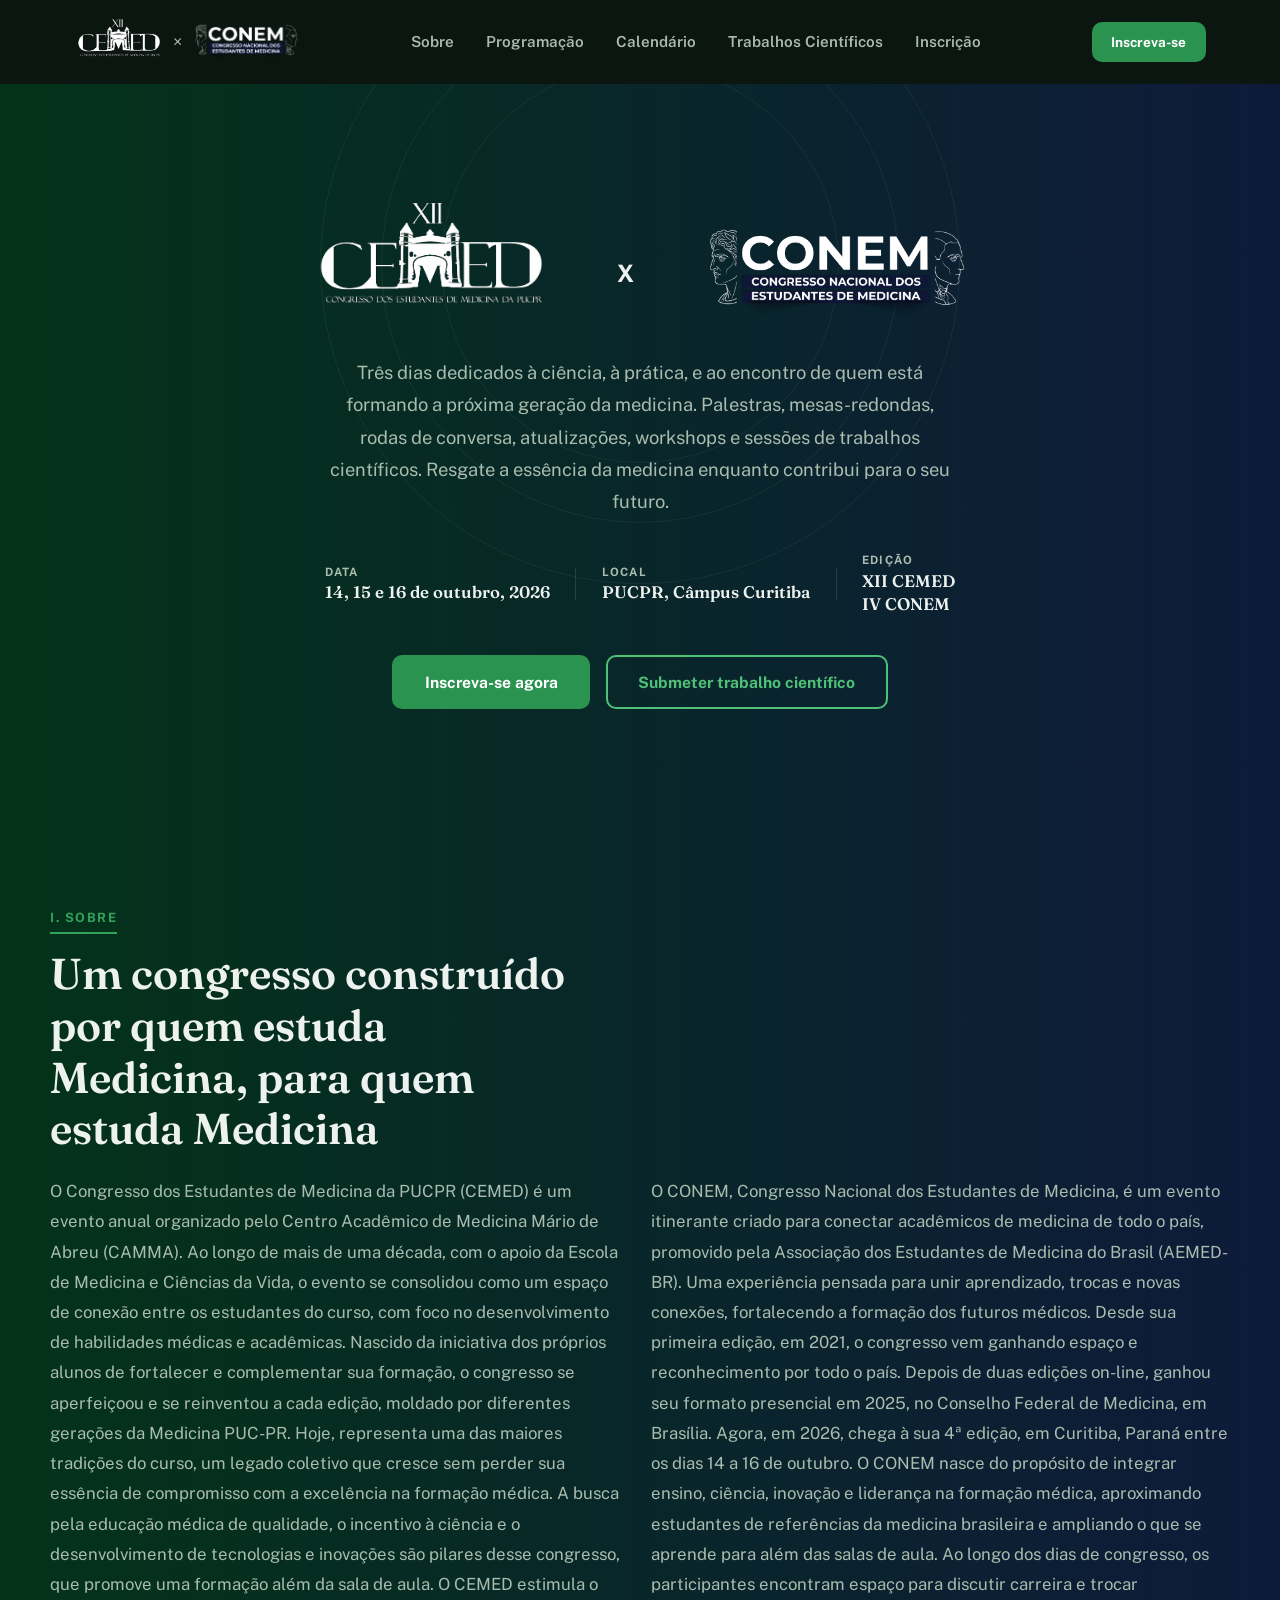
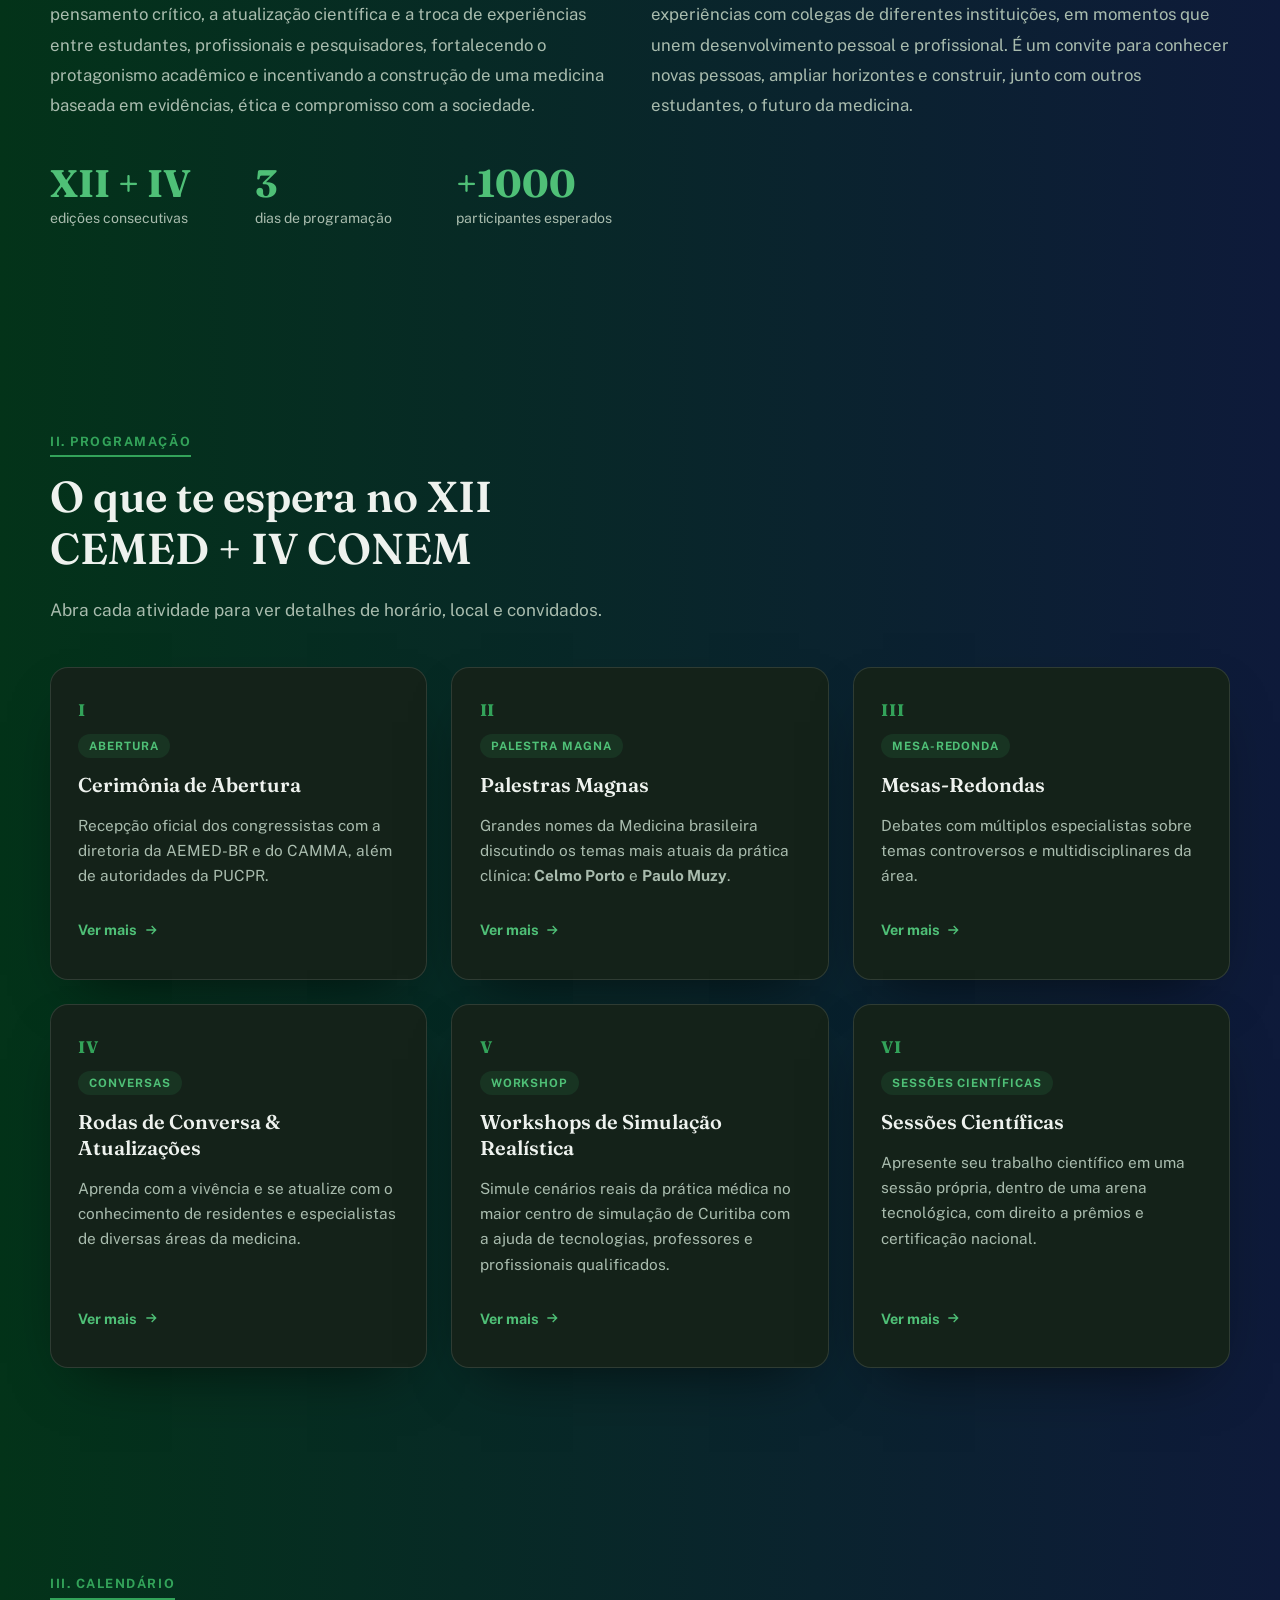
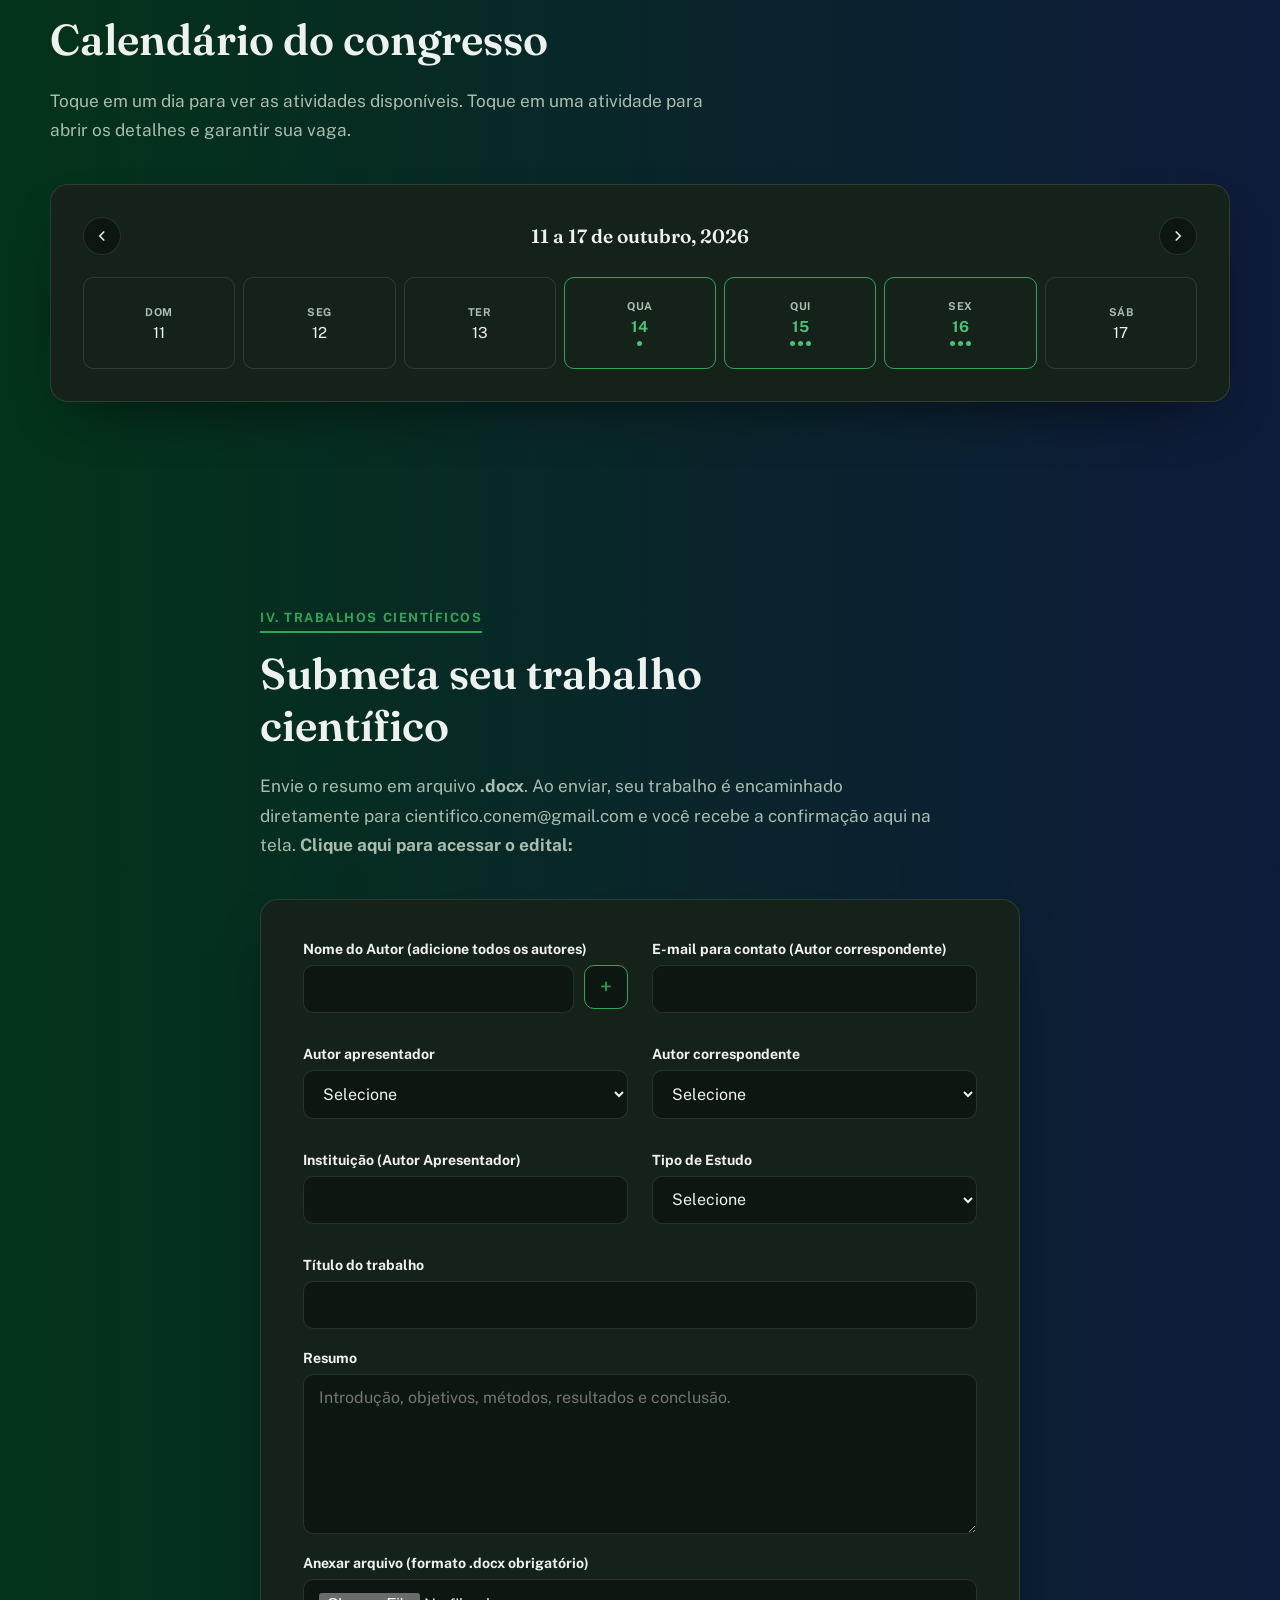
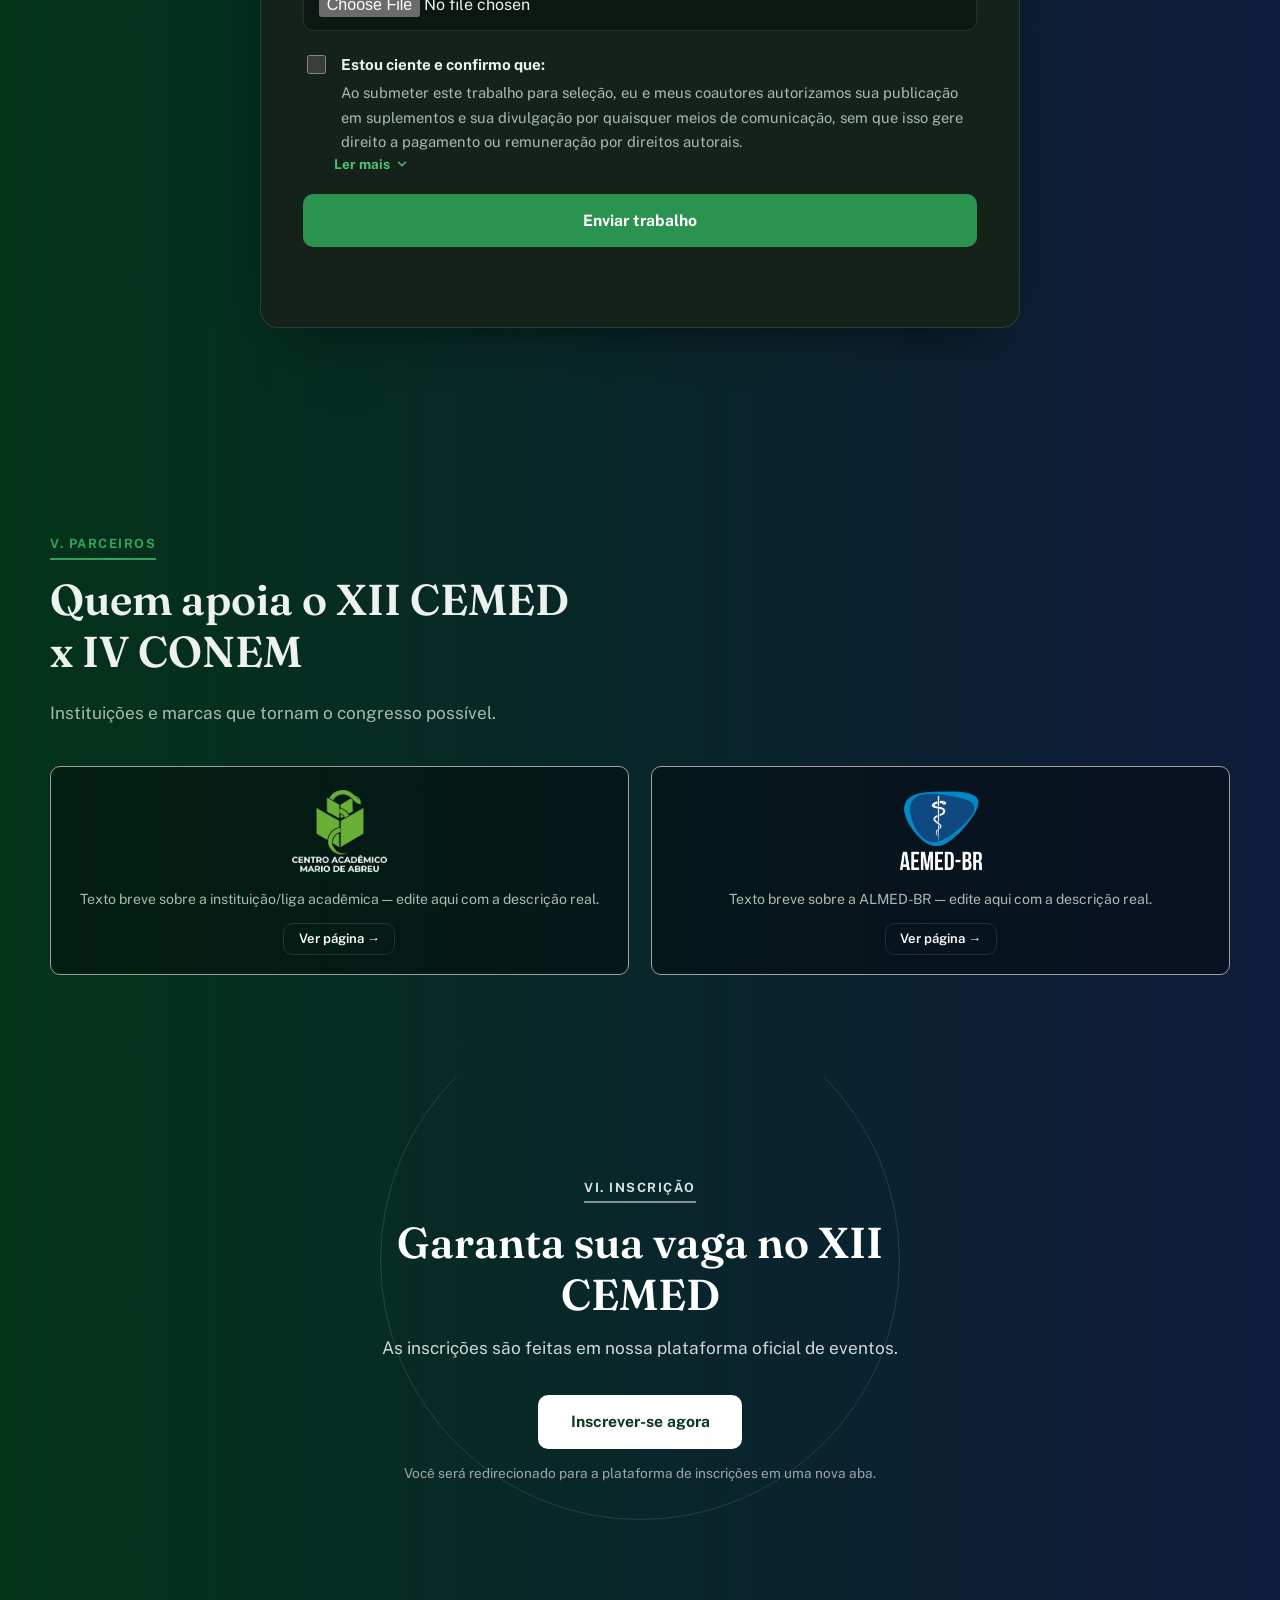
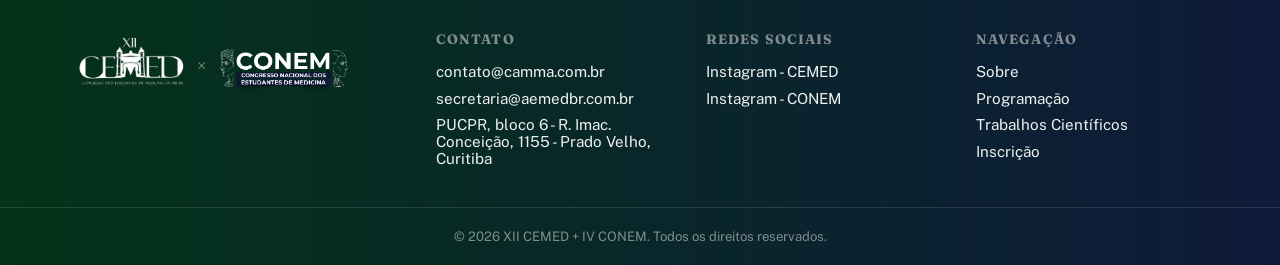
==== commit c1827f2c: "fix: tweaks" ====
--- a/cemed/index.html
+++ b/cemed/index.html
@@ -38,7 +38,7 @@
     </nav>
 
     <div class="header-actions">
-      <a href="#inscricao" class="btn btn-primary btn-small">Inscreva-se</a>
+      <a href="https://cheers.com.br/evento/xii-cemed-conem-2026-33876" class="btn btn-primary btn-small" target="_blank" rel="noopener noreferrer">Inscreva-se</a>
       <button class="nav-toggle" id="navToggle" type="button" aria-label="Abrir menu" aria-expanded="false">
         <span></span><span></span><span></span>
       </button>
@@ -86,7 +86,7 @@
       </div>
 
       <div class="hero-cta">
-        <a href="#inscricao" class="btn btn-primary">Inscreva-se agora</a>
+        <a href="https://cheers.com.br/evento/xii-cemed-conem-2026-33876" class="btn btn-primary" target="_blank" rel="noopener noreferrer">Inscreva-se agora</a>
         <a href="#trabalhos" class="btn btn-outline">Submeter trabalho científico</a>
       </div>
     </div>
@@ -101,16 +101,15 @@
       <h2 class="section-title">Um congresso construído por quem estuda Medicina, para quem estuda Medicina</h2>
       <div class="about-grid">
         <p class="about-text">
-          O CEMED é o Congresso dos Estudantes de Medicina da PUCPR, organizado pelo Centro Acadêmico e
-          voltado a acadêmicos de todo o país. A cada edição, reunimos preceptores, pesquisadores e estudantes
-          para discutir os temas mais relevantes da prática médica atual — da clínica ao consultório, do
-          laboratório à sala de emergência.
+          O Congresso dos Estudantes de Medicina da PUCPR (CEMED) é um evento anual organizado pelo Centro Acadêmico de Medicina Mário de Abreu (CAMMA). Ao longo de mais de uma década, com o apoio da Escola de Medicina e Ciências da Vida, o evento se consolidou como um espaço de conexão entre os estudantes do curso, com foco no desenvolvimento de habilidades médicas e acadêmicas.
+          Nascido da iniciativa dos próprios alunos de fortalecer e complementar sua formação, o congresso se aperfeiçoou e se reinventou a cada edição, moldado por diferentes gerações da Medicina PUC-PR. Hoje, representa uma das maiores tradições do curso, um legado coletivo que cresce sem perder sua essência de compromisso com a excelência na formação médica.
+          A busca pela educação médica de qualidade, o incentivo à ciência e o desenvolvimento de tecnologias e inovações são pilares desse congresso, que promove uma formação além da sala de aula. O CEMED estimula o pensamento crítico, a atualização científica e a troca de experiências entre estudantes, profissionais e pesquisadores, fortalecendo o protagonismo acadêmico e incentivando a construção de uma medicina baseada em evidências, ética e compromisso com a sociedade.
         </p>
         <p class="about-text">
-          <!-- SUBSTITUA AQUI: texto institucional sobre a edição XII, objetivos e público-alvo -->
-          Nesta décima segunda edição, o convite é para pensar a Medicina a partir da experiência de quem a
-          pratica todos os dias: professores, residentes e colegas que têm muito a compartilhar sobre o
-          caminho entre a teoria e o cuidado real.
+          O CONEM, Congresso Nacional dos Estudantes de Medicina, é um evento itinerante criado para conectar acadêmicos de medicina de todo o país, promovido pela Associação dos Estudantes de Medicina do Brasil (AEMED-BR). Uma experiência pensada para unir aprendizado, trocas e novas conexões, fortalecendo a formação dos futuros médicos.
+          Desde sua primeira edição, em 2021, o congresso vem ganhando espaço e reconhecimento por todo o país. Depois de duas edições on-line, ganhou seu formato presencial em 2025, no Conselho Federal de Medicina, em Brasília. Agora, em 2026, chega à sua 4ª edição, em Curitiba, Paraná entre os dias 14 a 16 de outubro.
+          O CONEM nasce do propósito de integrar ensino, ciência, inovação e liderança na formação médica, aproximando estudantes de referências da medicina brasileira e ampliando o que se aprende para além das salas de aula. Ao longo dos dias de congresso, os participantes encontram espaço para discutir carreira e trocar experiências com colegas de diferentes instituições, em momentos que unem desenvolvimento pessoal e profissional.
+          É um convite para conhecer novas pessoas, ampliar horizontes e construir, junto com outros estudantes, o futuro da medicina.
         </p>
         <div class="about-stats">
           <div class="stat">
@@ -186,7 +185,7 @@
       <p class="section-lede">
         Envie o resumo em arquivo <strong>.docx</strong>. Ao enviar, seu trabalho é encaminhado diretamente para
         cientifico.conem@gmail.com e você recebe a confirmação aqui na tela.
-        <strong>CLique aqui para acessar o edital</strong>
+        <strong>Clique aqui para acessar o edital:</strong>
       </p>
 
       <form class="submission-form" id="submissionForm" novalidate>
@@ -322,7 +321,7 @@
         As inscrições são feitas em nossa plataforma oficial de eventos.
         <!-- SUBSTITUA AQUI: o link de inscrição está centralizado em js/script.js -> CONFIG.REGISTRATION_URL -->
       </p>
-      <a href="#" class="btn btn-invert" id="registrationBtn" target="_blank" rel="noopener">
+      <a href="https://cheers.com.br/evento/xii-cemed-conem-2026-33876" class="btn btn-invert" id="registrationBtn" target="_blank" rel="noopener">
         Inscrever-se agora
       </a>
       <p class="cta-note">Você será redirecionado para a plataforma de inscrições em uma nova aba.</p>
@@ -348,9 +347,9 @@
     <div class="footer-col">
       <h3>Contato</h3>
       <ul>
-        <li><!-- SUBSTITUA AQUI: e-mail de contato geral -->contato@cemedpucpr.com.br</li>
-        <li><!-- SUBSTITUA AQUI: telefone/whatsapp -->(41) 0000-0000</li>
-        <li>PUCPR — Câmpus Curitiba</li>
+        <li><!-- SUBSTITUA AQUI: e-mail de contato geral -->contato@camma.com.br</li>
+        <li><!-- SUBSTITUA AQUI: telefone/whatsapp -->secretaria@aemedbr.com.br</li>
+        <li>PUCPR, bloco 6 - R. Imac. Conceição, 1155 - Prado Velho, Curitiba</li>
       </ul>
     </div>
 
@@ -358,9 +357,9 @@
       <h3>Redes sociais</h3>
       <ul>
         <!-- SUBSTITUA AQUI: links das redes sociais -->
-        <li><a href="#" target="_blank" rel="noopener">Instagram</a></li>
-        <li><a href="#" target="_blank" rel="noopener">Facebook</a></li>
-        <li><a href="#" target="_blank" rel="noopener">WhatsApp</a></li>
+        <li><a href="https://www.instagram.com/camma.medpuc" target="_blank" rel="noopener">Instagram - CEMED</a></li>
+        <li><a href="https://www.instagram.com/conem.br?igsh=Y2VuNmkzeHZ2aHlw" target="_blank" rel="noopener">Instagram - CONEM</a></li>
+
       </ul>
     </div>
 
@@ -391,7 +390,7 @@
     <h3 class="modal-title" id="modalTitle"></h3>
     <p class="modal-meta" id="modalMeta"></p>
     <p class="modal-body" id="modalBody"></p>
-    <a href="#" class="btn btn-primary modal-cta" id="modalCtaBtn" target="_blank" rel="noopener">Garantir minha vaga</a>
+    <a href="https://cheers.com.br/evento/xii-cemed-conem-2026-33876" class="btn btn-primary modal-cta" id="modalCtaBtn" target="_blank" rel="noopener">Garantir minha vaga</a>
   </div>
 </div>
 
